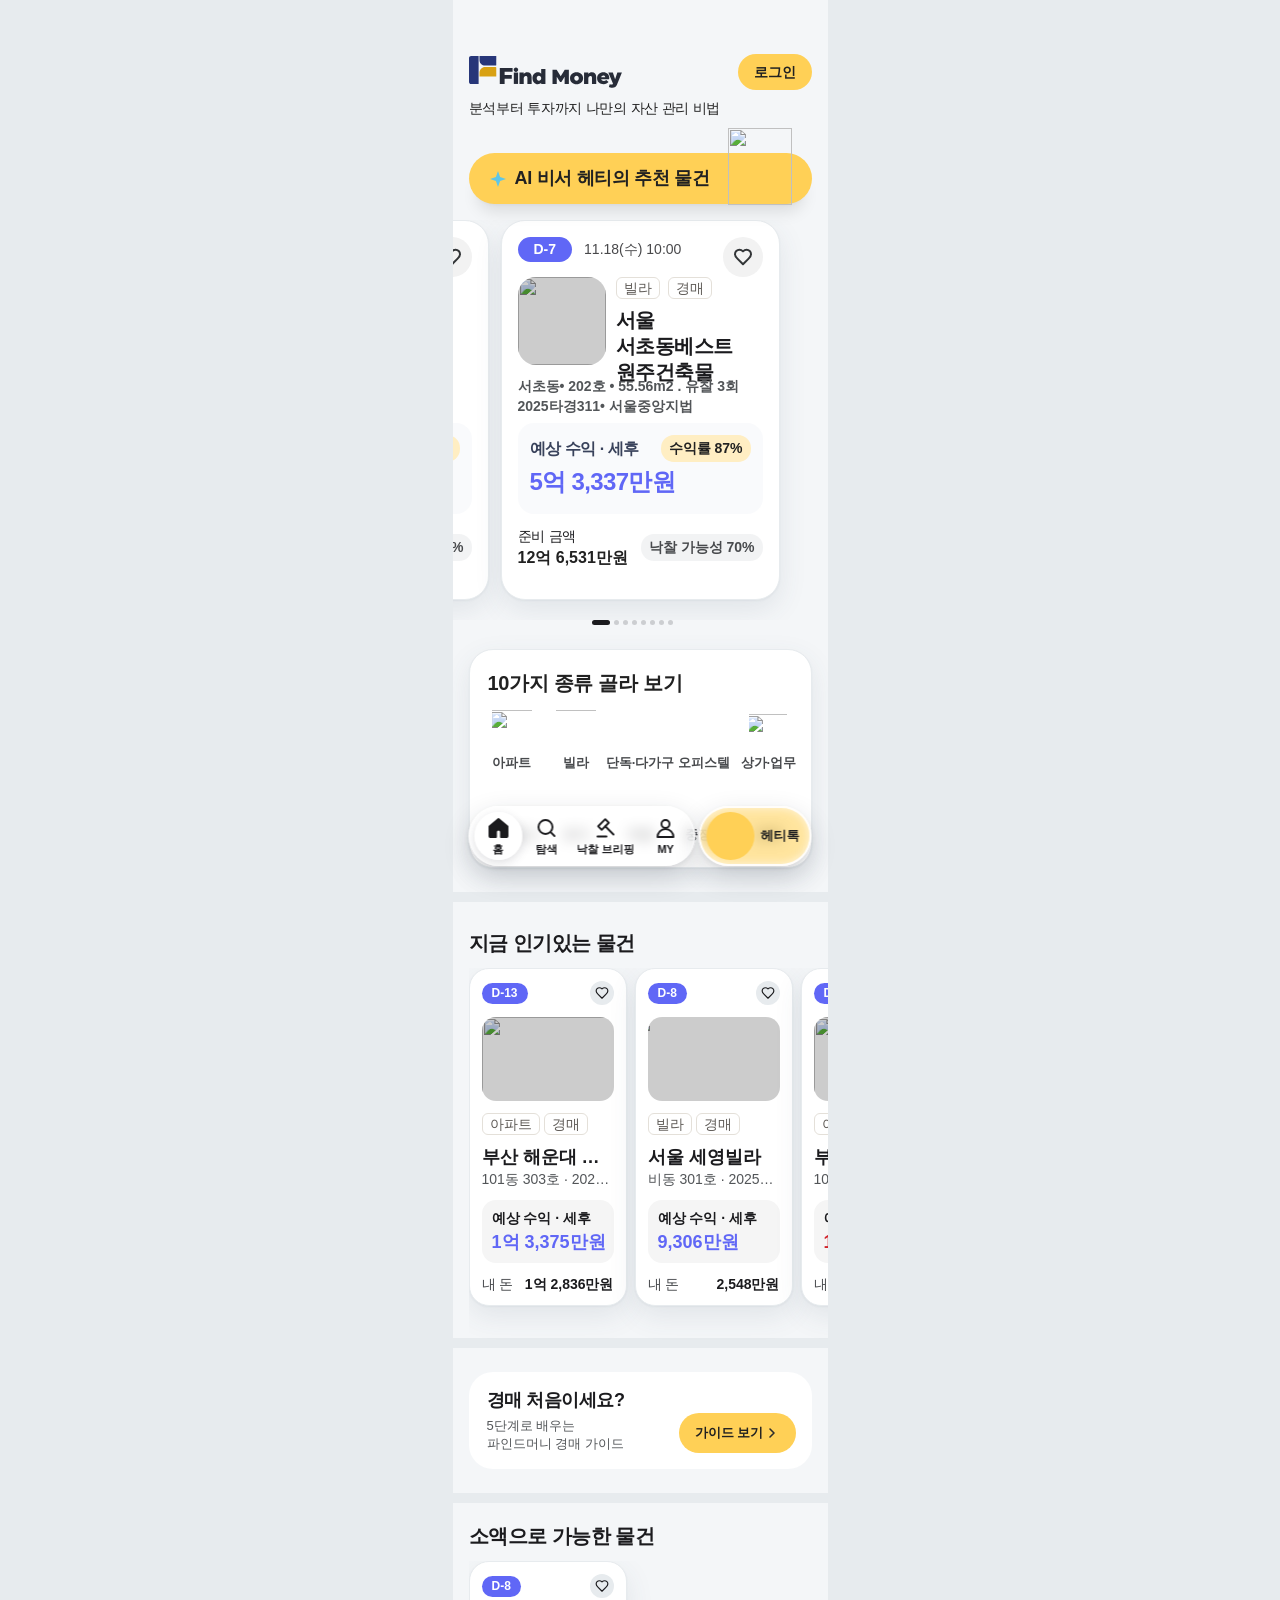
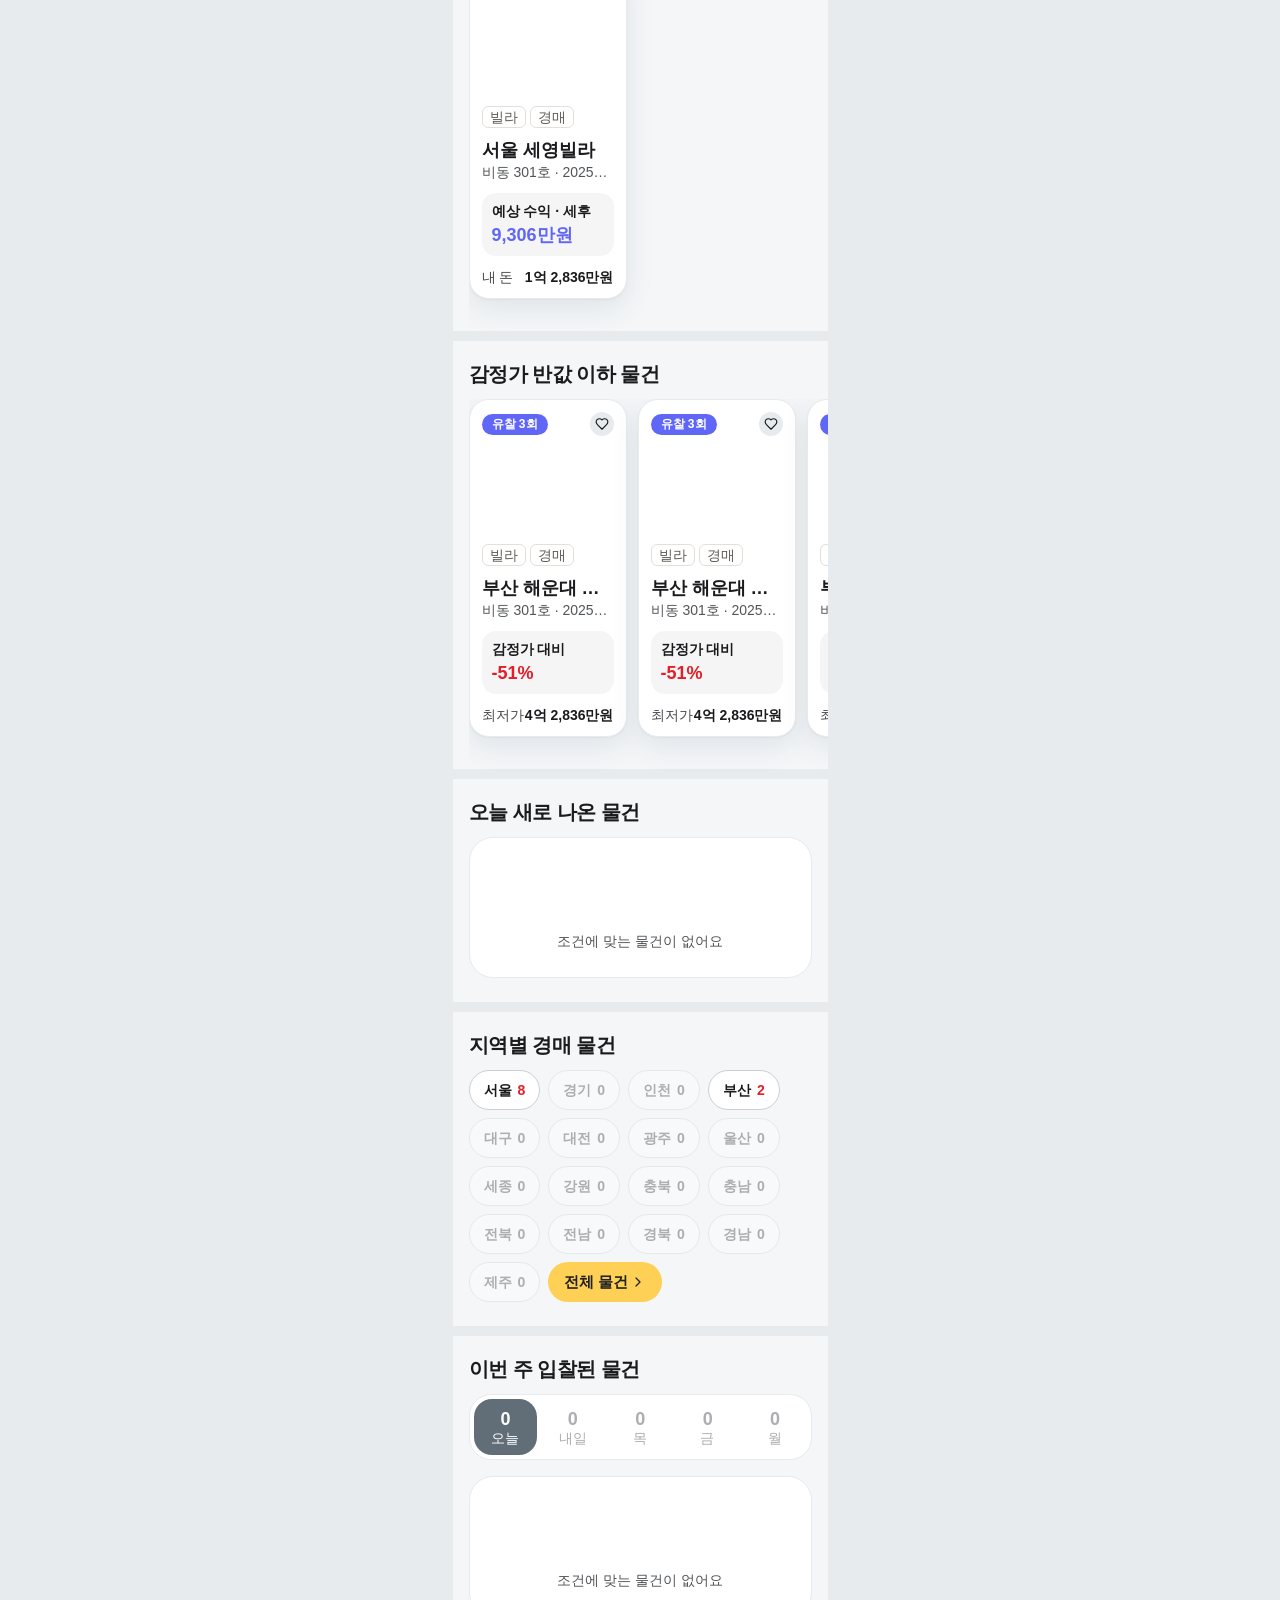
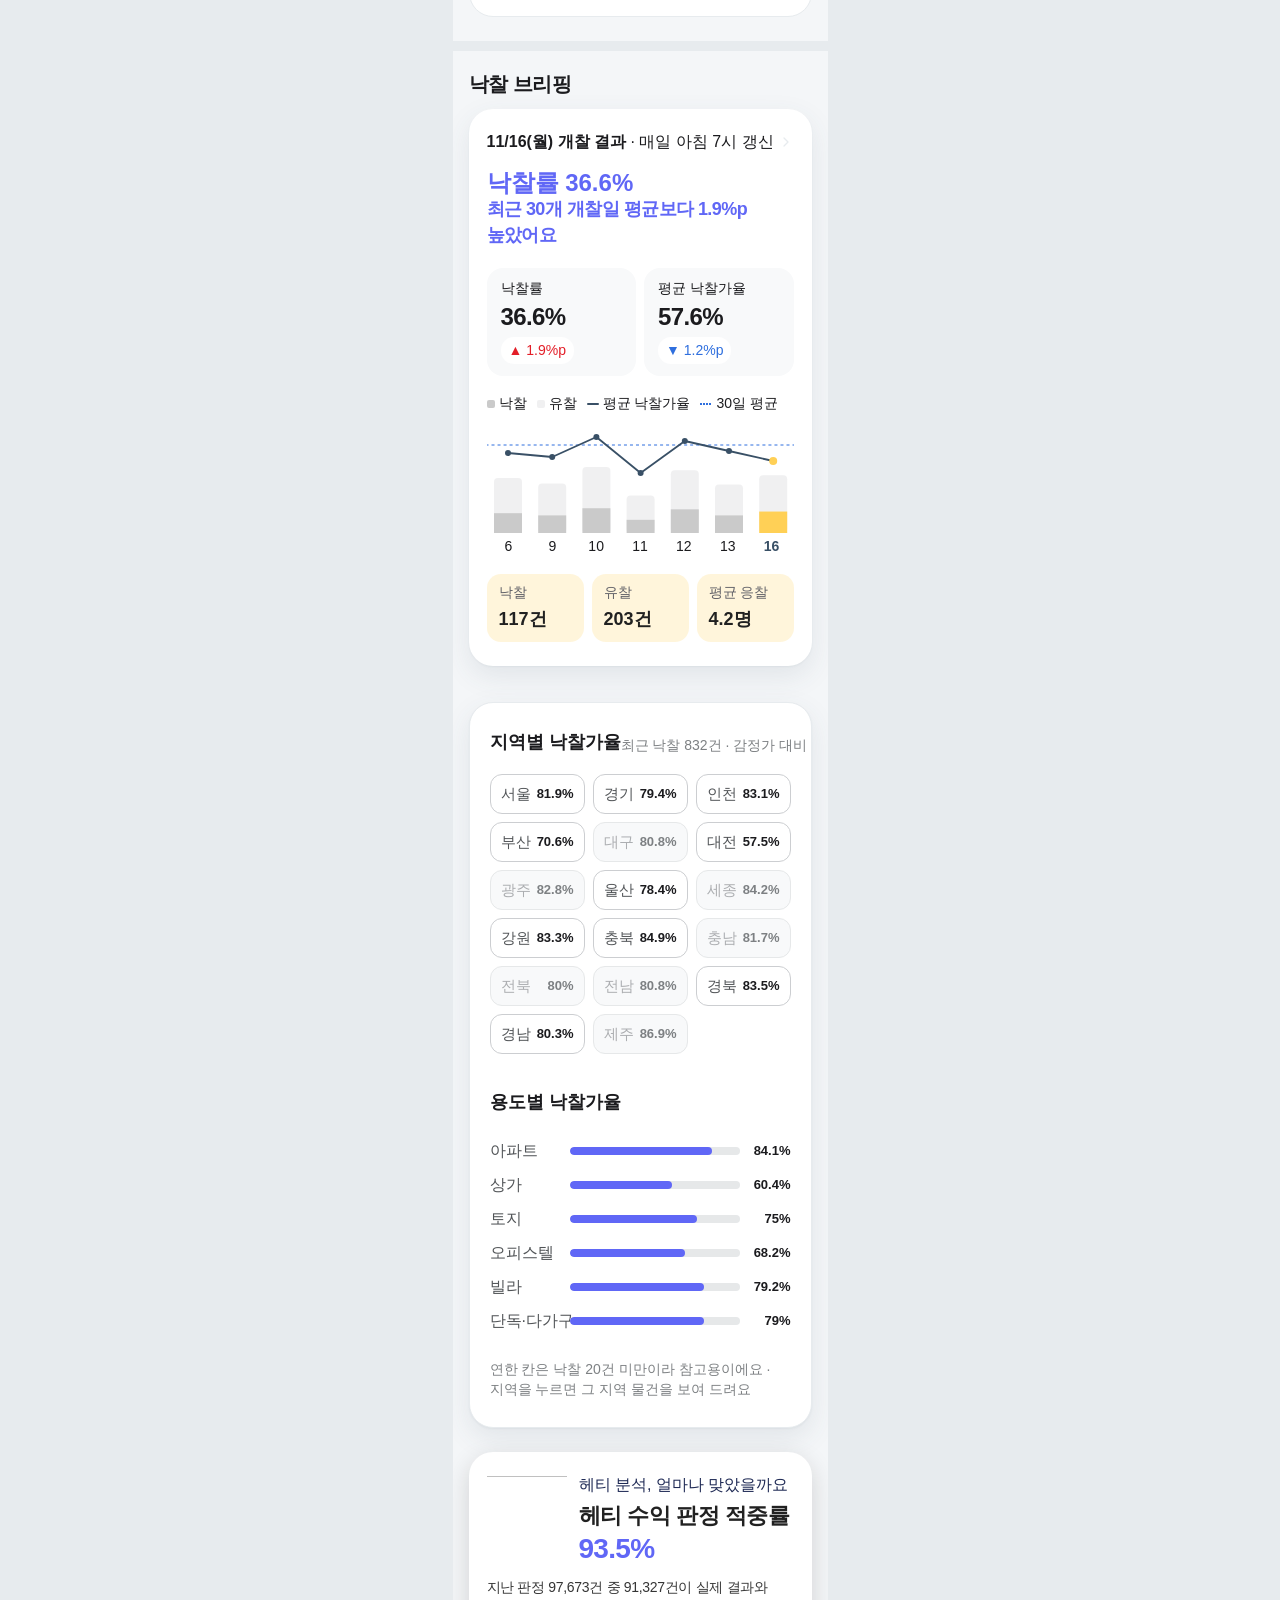
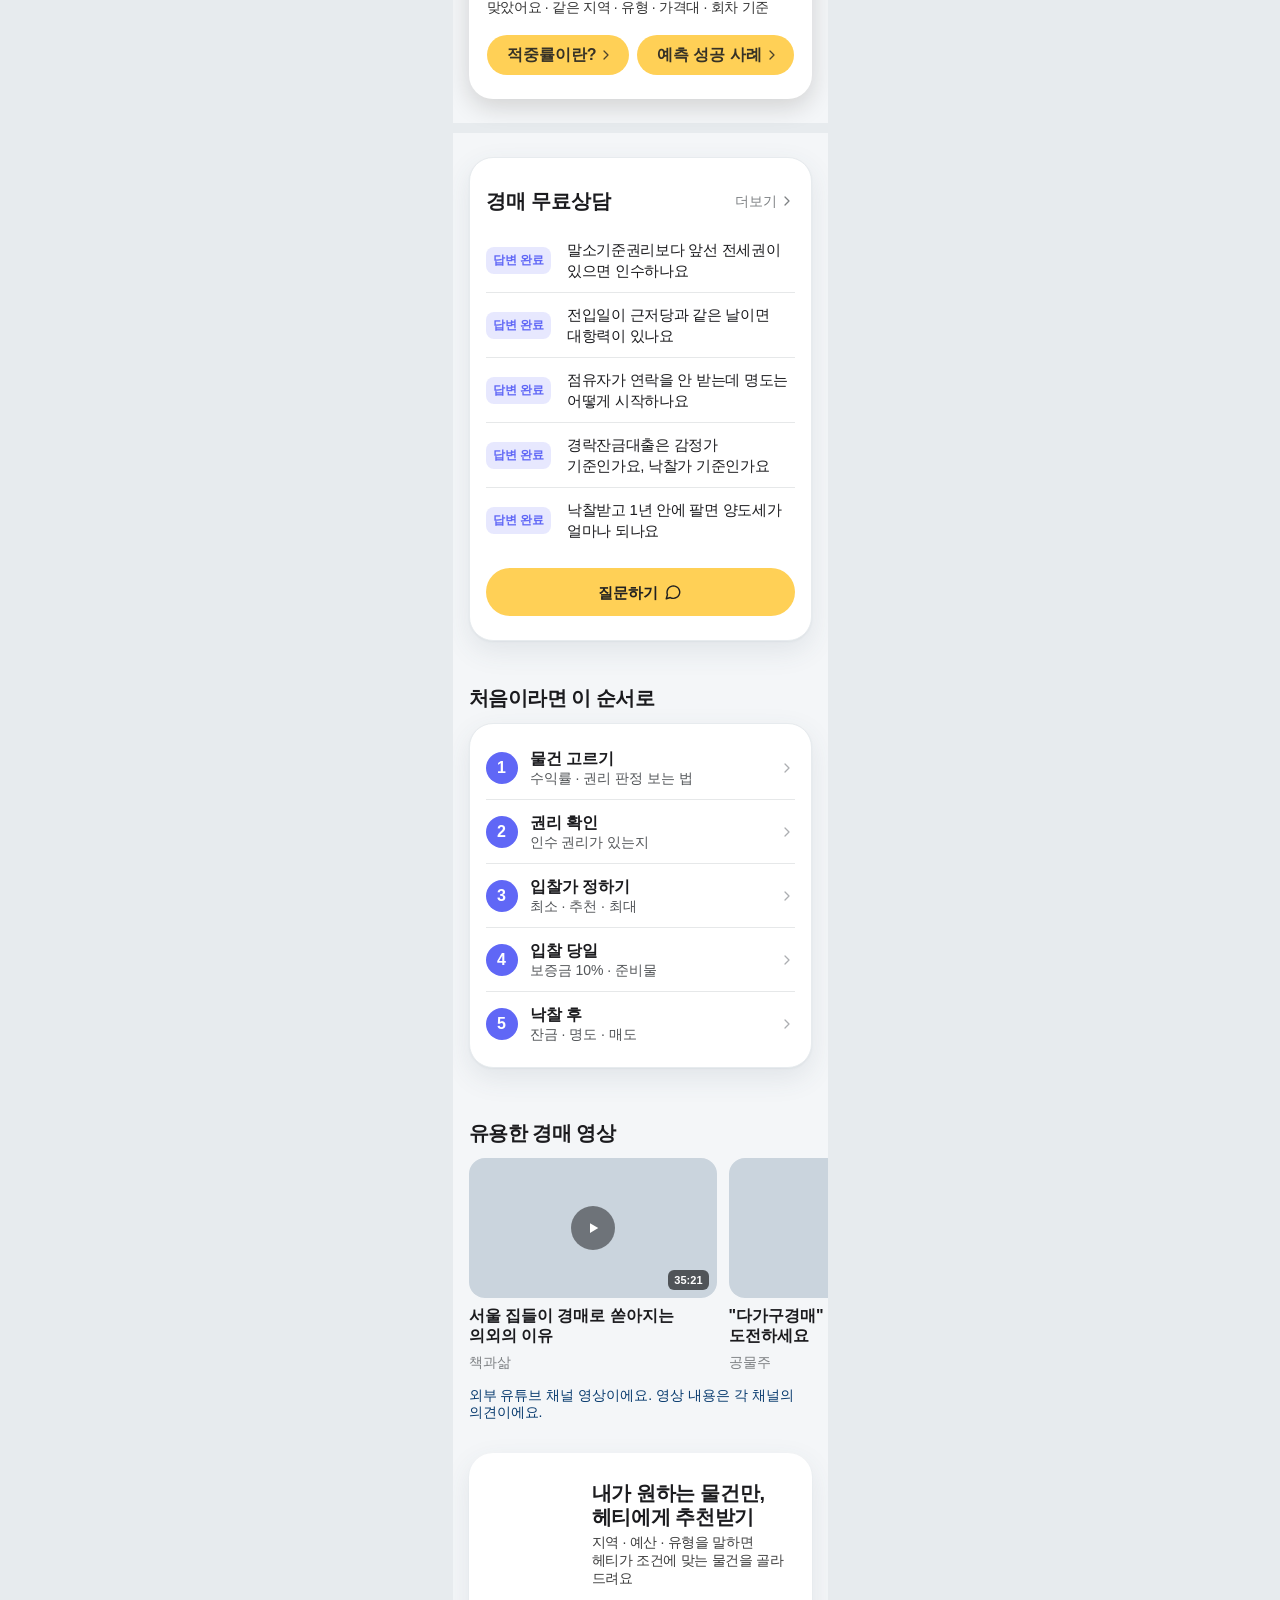
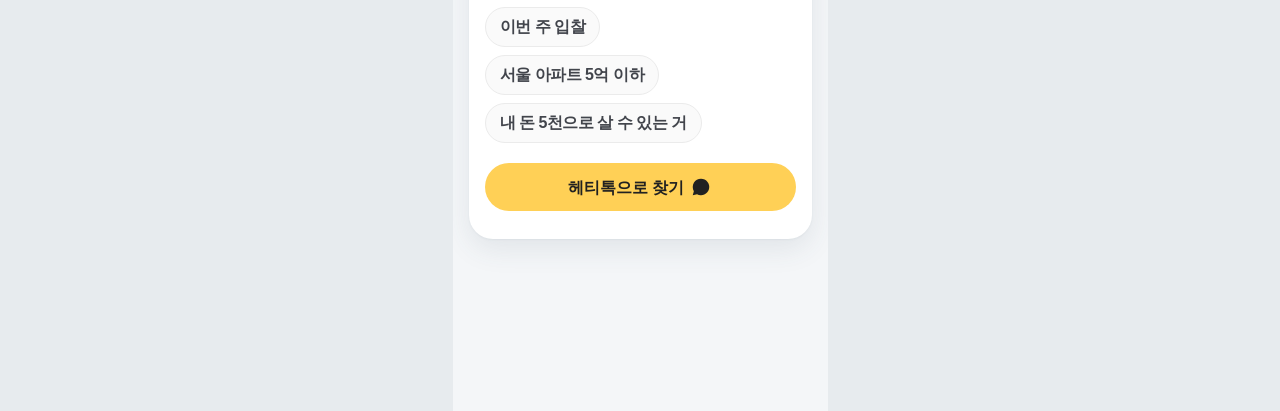
==== home-guest.html @ e196722e "Add files via upload" ====
<!DOCTYPE html>
<html lang="ko">
<head>
<meta charset="utf-8">
<meta name="viewport" content="width=device-width, initial-scale=1, viewport-fit=cover">
<title>파인드머니 홈 · 비회원</title>
<link rel="stylesheet" href="https://cdn.jsdelivr.net/gh/orioncactus/pretendard@v1.3.9/dist/web/static/pretendard.min.css">
<link rel="stylesheet" href="css/style.css">
</head>
<body>
<div class="screen">
<div class="statusbar" aria-hidden="true">
  <img class="time" src="assets/img/sb_time.svg" onerror="this.onerror=null;this.src='https://www.figma.com/api/mcp/asset/0d11c2f0-efb6-4f6e-abb4-c1421248ec36.svg'" alt="">
  <div class="sys"><img class="" src="assets/img/sb_signal.svg" onerror="this.onerror=null;this.src='https://www.figma.com/api/mcp/asset/6ff9f431-029e-41d0-9a97-29835c208d48.svg'" alt=""><img class="" src="assets/img/sb_wifi.svg" onerror="this.onerror=null;this.src='https://www.figma.com/api/mcp/asset/33d01caf-5350-43bb-9b9a-a939e5516e45.svg'" alt=""><img class="" src="assets/img/sb_battery.svg" onerror="this.onerror=null;this.src='https://www.figma.com/api/mcp/asset/b6c4540b-6af8-4047-8b20-dbec760b879d.svg'" alt=""></div>
</div>
<header class="header">
  <a href="home-member.html" aria-label="Find Money 홈"><img src="assets/icons/logo.svg" width="156" height="32" alt=""></a>
  <a class="btn-login" href="#">로그인</a>
</header>
<main>
<section class="hero">
  <p class="lead">분석부터 투자까지 나만의 자산 관리 비법</p>
  <h1 class="bar"><img src="assets/icons/sparkle.svg" width="18" height="18" alt=""><b>AI 비서 헤티의 추천 물건</b></h1>
  <img class="mascot" src="assets/img/hero_mascot.png" onerror="this.onerror=null;this.src='https://www.figma.com/api/mcp/asset/e0f004bd-a755-46ae-86e6-f3ad79d672a3'" alt="">
</section>
<section class="reco" aria-label="오늘의 헤티 추천">
  <div class="track hscroll" id="reco-track">
    <article class="rcard">
      <div class="top">
        <div class="r1">
          <div class="when"><span class="dday">D-7</span><span class="date">11.18(수) 10:00</span></div>
          <button class="like40" aria-label="관심 물건에 담기"><img src="assets/icons/heart18.svg" width="18" height="18" alt=""></button>
        </div>
        <div class="r2">
          <div class="photo shade"><img class="" src="assets/img/photo.png" onerror="this.onerror=null;this.src='https://www.figma.com/api/mcp/asset/31d4a4f4-bf0e-4ffa-a7a4-4bda59827899'" alt=""></div>
          <div class="info">
            <div class="chips"><span class="chip">빌라</span><span class="chip">경매</span></div>
            <h3>서울 서초동베스트 원주건축물</h3>
          </div>
        </div>
        <div class="meta"><span>서초동• 202호 • 55.56m2 . 유찰 3회</span><span>2025타경311• 서울중앙지법</span></div>
      </div>
      <div class="mid">
        <div class="profit">
          <div class="row"><span class="k">예상 수익 · 세후</span><span class="pill y">수익률 87%</span></div>
          <div class="v">5억 3,337만원</div>
        </div>
      </div>
      <div class="bot">
        <div class="l"><span>준비 금액</span><b>12억 6,531만원</b></div>
        <span class="pill g">낙찰 가능성 70%</span>
      </div>
    </article>
    <article class="rcard">
      <div class="top">
        <div class="r1">
          <div class="when"><span class="dday">D-7</span><span class="date">11.18(수) 10:00</span></div>
          <button class="like40" aria-label="관심 물건에 담기"><img src="assets/icons/heart18.svg" width="18" height="18" alt=""></button>
        </div>
        <div class="r2">
          <div class="photo shade"><img class="" src="assets/img/photo.png" onerror="this.onerror=null;this.src='https://www.figma.com/api/mcp/asset/31d4a4f4-bf0e-4ffa-a7a4-4bda59827899'" alt=""></div>
          <div class="info">
            <div class="chips"><span class="chip">빌라</span><span class="chip">경매</span></div>
            <h3>서울 서초동베스트 원주건축물</h3>
          </div>
        </div>
        <div class="meta"><span>서초동• 202호 • 55.56m2 . 유찰 3회</span><span>2025타경311• 서울중앙지법</span></div>
      </div>
      <div class="mid">
        <div class="profit">
          <div class="row"><span class="k">예상 수익 · 세후</span><span class="pill y">수익률 87%</span></div>
          <div class="v">5억 3,337만원</div>
        </div>
      </div>
      <div class="bot">
        <div class="l"><span>준비 금액</span><b>12억 6,531만원</b></div>
        <span class="pill g">낙찰 가능성 70%</span>
      </div>
    </article>
    <article class="rcard">
      <div class="top">
        <div class="r1">
          <div class="when"><span class="dday">D-7</span><span class="date">11.18(수) 10:00</span></div>
          <button class="like40" aria-label="관심 물건에 담기"><img src="assets/icons/heart18.svg" width="18" height="18" alt=""></button>
        </div>
        <div class="r2">
          <div class="photo shade"><img class="" src="assets/img/photo.png" onerror="this.onerror=null;this.src='https://www.figma.com/api/mcp/asset/31d4a4f4-bf0e-4ffa-a7a4-4bda59827899'" alt=""></div>
          <div class="info">
            <div class="chips"><span class="chip">빌라</span><span class="chip">경매</span></div>
            <h3>서울 서초동베스트 원주건축물</h3>
          </div>
        </div>
        <div class="meta"><span>서초동• 202호 • 55.56m2 . 유찰 3회</span><span>2025타경311• 서울중앙지법</span></div>
      </div>
      <div class="mid">
        <div class="profit">
          <div class="row"><span class="k">예상 수익 · 세후</span><span class="pill y">수익률 87%</span></div>
          <div class="v">5억 3,337만원</div>
        </div>
      </div>
      <div class="bot">
        <div class="l"><span>준비 금액</span><b>12억 6,531만원</b></div>
        <span class="pill g">낙찰 가능성 70%</span>
      </div>
    </article>
  </div>
  <div class="dots" aria-hidden="true"><i class="on"></i><i></i><i></i><i></i><i></i><i></i><i></i><i></i></div>
</section>
<section class="cats">
  <div class="card">
    <h2>10가지 종류 골라 보기</h2>
    <div class="grid">
      <div class="row"><a href="#"><span class="crop " style="width:40px;height:40px"><img src="assets/img/sprite1.png" onerror="this.onerror=null;this.src='https://www.figma.com/api/mcp/asset/55e0446d-de3e-462e-8531-1fe076515df2'" alt="" style="width:222.91%;height:445.82%;left:-7.74%;top:0%"></span>아파트</a><a href="#"><span class="crop " style="width:40px;height:40px"><img src="assets/img/sprite1.png" onerror="this.onerror=null;this.src='https://www.figma.com/api/mcp/asset/55e0446d-de3e-462e-8531-1fe076515df2'" alt="" style="width:220%;height:440%;left:-112.5%;top:0%"></span>빌라</a><a href="#"><span class="crop " style="width:43px;height:38px"><img src="assets/img/sprite1.png" onerror="this.onerror=null;this.src='https://www.figma.com/api/mcp/asset/55e0446d-de3e-462e-8531-1fe076515df2'" alt="" style="width:225.64%;height:517.65%;left:-7.69%;top:-226.47%"></span>단독·다가구</a><a href="#"><span class="crop " style="width:40px;height:40px"><img src="assets/img/sprite1.png" onerror="this.onerror=null;this.src='https://www.figma.com/api/mcp/asset/55e0446d-de3e-462e-8531-1fe076515df2'" alt="" style="width:220%;height:440%;left:-5%;top:-97.5%"></span>오피스텔</a><a href="#"><span class="crop " style="width:38px;height:36px"><img src="assets/img/sprite2.png" onerror="this.onerror=null;this.src='https://www.figma.com/api/mcp/asset/fa54ac1b-c238-4e78-b812-3b0daa248d4f'" alt="" style="width:125%;height:266.67%;left:-12.81%;top:0%"></span>상가·업무</a></div>
      <div class="row"><a href="#"><span class="crop " style="width:34px;height:37px"><img src="assets/img/sprite3.png" onerror="this.onerror=null;this.src='https://www.figma.com/api/mcp/asset/42a6e7dc-5bdf-4f8d-a729-4dc4693ccc95'" alt="" style="width:197.06%;height:362.16%;left:-97.06%;top:-85.14%"></span>공장·창고</a><a href="#"><span class="crop " style="width:39px;height:35px"><img src="assets/img/sprite1.png" onerror="this.onerror=null;this.src='https://www.figma.com/api/mcp/asset/55e0446d-de3e-462e-8531-1fe076515df2'" alt="" style="width:264%;height:598.43%;left:-17.86%;top:-376.72%"></span>토지</a><a href="#"><span class="crop " style="width:38px;height:33px"><img src="assets/img/sprite1.png" onerror="this.onerror=null;this.src='https://www.figma.com/api/mcp/asset/55e0446d-de3e-462e-8531-1fe076515df2'" alt="" style="width:231.58%;height:533.33%;left:-121.05%;top:-330.3%"></span>차량</a><a href="#"><span class="crop " style="width:41px;height:32px"><img src="assets/img/sprite2.png" onerror="this.onerror=null;this.src='https://www.figma.com/api/mcp/asset/fa54ac1b-c238-4e78-b812-3b0daa248d4f'" alt="" style="width:121.21%;height:307.69%;left:-10%;top:-203.85%"></span>중장비</a><a href="#"><span class="crop " style="width:33px;height:33px"><img src="assets/img/sprite3.png" onerror="this.onerror=null;this.src='https://www.figma.com/api/mcp/asset/42a6e7dc-5bdf-4f8d-a729-4dc4693ccc95'" alt="" style="width:216.13%;height:432.26%;left:-112.9%;top:-246.77%"></span>전체</a></div>
    </div>
  </div>
</section>
<div class="gap"></div>
<section class="sec items pop">
  <h2 class="sec-title">지금 인기있는 물건</h2>
  <div class="track hscroll">
    <article class="icard">
      <div class="r1"><span class="dday">D-13</span><button class="like24" aria-label="관심 물건에 담기"><img src="assets/icons/heart14.svg" width="14" height="14" alt=""></button></div>
      <div class="photo shade" style="background-image:url(assets/img/photo.png),url(https://www.figma.com/api/mcp/asset/31d4a4f4-bf0e-4ffa-a7a4-4bda59827899)"><span class="crop " style="width:140px;height:84px"><img src="assets/img/photo_a.png" onerror="this.onerror=null;this.src='https://www.figma.com/api/mcp/asset/223503e0-9a57-4e1c-808c-dd7c19e1360e'" alt="" style="width:100%;height:132.7%;left:0%;top:-0.3%"></span></div>
      <div class="chips"><span class="chip">아파트</span><span class="chip">경매</span></div>
      <div class="name"><b>부산 해운대 에스케이뷰</b><span>101동 303호 · 2025타경5716</span></div>
      <div class="box"><span>예상 수익 · 세후</span><b class="">1억 3,375만원</b></div>
      <div class="r5"><span>내 돈</span><b>1억 2,836만원</b></div>
    </article>
    <article class="icard">
      <div class="r1"><span class="dday">D-8</span><button class="like24" aria-label="관심 물건에 담기"><img src="assets/icons/heart14.svg" width="14" height="14" alt=""></button></div>
      <div class="photo shade" style="background-image:url(assets/img/photo.png),url(https://www.figma.com/api/mcp/asset/31d4a4f4-bf0e-4ffa-a7a4-4bda59827899)"><span class="crop " style="width:141px;height:84px"><img src="assets/img/photo_b.png" onerror="this.onerror=null;this.src='https://www.figma.com/api/mcp/asset/ead9a19f-7760-4058-ac72-2781a08cb11c'" alt="" style="width:111.3%;height:184.9%;left:-11.3%;top:-4.9%"></span></div>
      <div class="chips"><span class="chip">빌라</span><span class="chip">경매</span></div>
      <div class="name"><b>서울 세영빌라</b><span>비동 301호 · 2025타경104104</span></div>
      <div class="box"><span>예상 수익 · 세후</span><b class="">9,306만원</b></div>
      <div class="r5"><span>내 돈</span><b>2,548만원</b></div>
    </article>
    <article class="icard">
      <div class="r1"><span class="dday">D-13</span><button class="like24" aria-label="관심 물건에 담기"><img src="assets/icons/heart14.svg" width="14" height="14" alt=""></button></div>
      <div class="photo shade" style="background-image:url(assets/img/photo.png),url(https://www.figma.com/api/mcp/asset/31d4a4f4-bf0e-4ffa-a7a4-4bda59827899)"><span class="crop " style="width:140px;height:84px"><img src="assets/img/photo_a.png" onerror="this.onerror=null;this.src='https://www.figma.com/api/mcp/asset/223503e0-9a57-4e1c-808c-dd7c19e1360e'" alt="" style="width:100%;height:132.7%;left:0%;top:-0.3%"></span></div>
      <div class="chips"><span class="chip">아파트</span><span class="chip">경매</span></div>
      <div class="name"><b>부산 해운대 에스케이뷰</b><span>101동 303호 · 2025타경5716</span></div>
      <div class="box"><span>예상 수익 · 세후</span><b class="red2">1억 3,375만원</b></div>
      <div class="r5"><span>내 돈</span><b>1억 2,836만원</b></div>
    </article>
  </div>
</section>
<div class="gap"></div>
<section class="ad">
  <div class="banner">
    <div class="txt"><h2>경매 처음이세요?</h2><p>5단계로 배우는 파인드머니 경매 가이드</p></div>
    <a class="btn-y" href="#">가이드 보기<img src="assets/icons/chevron.svg" width="16" height="16" alt=""></a>
  </div>
</section>
<div class="gap"></div>
<section class="sec items">
  <h2 class="sec-title">소액으로 가능한 물건</h2>
  <div class="track hscroll">
    <article class="icard">
      <div class="r1"><span class="dday">D-8</span><button class="like24" aria-label="관심 물건에 담기"><img src="assets/icons/heart14.svg" width="14" height="14" alt=""></button></div>
      <div class="photo" style="background-image:url(assets/img/photo.png),url(https://www.figma.com/api/mcp/asset/31d4a4f4-bf0e-4ffa-a7a4-4bda59827899)"></div>
      <div class="chips"><span class="chip">빌라</span><span class="chip">경매</span></div>
      <div class="name"><b>서울 세영빌라</b><span>비동 301호 · 2025타경104104</span></div>
      <div class="box"><span>예상 수익 · 세후</span><b class="">9,306만원</b></div>
      <div class="r5"><span>내 돈</span><b>1억 2,836만원</b></div>
    </article>
  </div>
</section>
<div class="gap"></div>
<section class="sec items">
  <h2 class="sec-title">감정가 반값 이하 물건</h2>
  <div class="track hscroll">
    <article class="icard">
      <div class="r1"><span class="dday">유찰 3회</span><button class="like24" aria-label="관심 물건에 담기"><img src="assets/icons/heart14.svg" width="14" height="14" alt=""></button></div>
      <div class="photo" style="background-image:url(assets/img/photo.png),url(https://www.figma.com/api/mcp/asset/31d4a4f4-bf0e-4ffa-a7a4-4bda59827899)"></div>
      <div class="chips"><span class="chip">빌라</span><span class="chip">경매</span></div>
      <div class="name"><b>부산 해운대 에스케이뷰</b><span>비동 301호 · 2025타경104104</span></div>
      <div class="box"><span>감정가 대비</span><b class="red">-51%</b></div>
      <div class="r5"><span>최저가</span><b>4억 2,836만원</b></div>
    </article>
    <article class="icard">
      <div class="r1"><span class="dday">유찰 3회</span><button class="like24" aria-label="관심 물건에 담기"><img src="assets/icons/heart14.svg" width="14" height="14" alt=""></button></div>
      <div class="photo" style="background-image:url(assets/img/photo.png),url(https://www.figma.com/api/mcp/asset/31d4a4f4-bf0e-4ffa-a7a4-4bda59827899)"></div>
      <div class="chips"><span class="chip">빌라</span><span class="chip">경매</span></div>
      <div class="name"><b>부산 해운대 에스케이뷰</b><span>비동 301호 · 2025타경104104</span></div>
      <div class="box"><span>감정가 대비</span><b class="red">-51%</b></div>
      <div class="r5"><span>최저가</span><b>4억 2,836만원</b></div>
    </article>
    <article class="icard">
      <div class="r1"><span class="dday">유찰 3회</span><button class="like24" aria-label="관심 물건에 담기"><img src="assets/icons/heart14.svg" width="14" height="14" alt=""></button></div>
      <div class="photo" style="background-image:url(assets/img/photo.png),url(https://www.figma.com/api/mcp/asset/31d4a4f4-bf0e-4ffa-a7a4-4bda59827899)"></div>
      <div class="chips"><span class="chip">빌라</span><span class="chip">경매</span></div>
      <div class="name"><b>부산 해운대 에스케이뷰</b><span>비동 301호 · 2025타경104104</span></div>
      <div class="box"><span>감정가 대비</span><b class="red2">-51%</b></div>
      <div class="r5"><span>최저가</span><b>4억 2,836만원</b></div>
    </article>
  </div>
</section>
<div class="gap"></div>
<section class="sec">
  <h2 class="sec-title">오늘 새로 나온 물건</h2>
  <div class="empty"><span class="crop " style="width:48px;height:59px"><img src="assets/img/hetty.png" onerror="this.onerror=null;this.src='https://www.figma.com/api/mcp/asset/5f5e34b9-8c8b-4209-89ec-3ffb1d4d4b68'" alt="" style="width:302.7%;height:211.9%;left:-137%;top:-111.9%"></span><p>조건에 맞는 물건이 없어요</p></div>
</section>
<div class="gap"></div>
<section class="sec">
  <h2 class="sec-title">지역별 경매 물건</h2>
  <div class="regions"><a class="region on" href="#"><span>서울</span><b>8</b></a><a class="region" href="#"><span>경기</span><b>0</b></a><a class="region" href="#"><span>인천</span><b>0</b></a><a class="region on" href="#"><span>부산</span><b>2</b></a><a class="region" href="#"><span>대구</span><b>0</b></a><a class="region" href="#"><span>대전</span><b>0</b></a><a class="region" href="#"><span>광주</span><b>0</b></a><a class="region" href="#"><span>울산</span><b>0</b></a><a class="region" href="#"><span>세종</span><b>0</b></a><a class="region" href="#"><span>강원</span><b>0</b></a><a class="region" href="#"><span>충북</span><b>0</b></a><a class="region" href="#"><span>충남</span><b>0</b></a><a class="region" href="#"><span>전북</span><b>0</b></a><a class="region" href="#"><span>전남</span><b>0</b></a><a class="region" href="#"><span>경북</span><b>0</b></a><a class="region" href="#"><span>경남</span><b>0</b></a><a class="region" href="#"><span>제주</span><b>0</b></a><a class="btn-y" href="#">전체 물건<img src="assets/icons/right_dark.svg" width="16" height="16" alt=""></a></div>
</section>
<div class="gap"></div>
<section class="sec">
  <h2 class="sec-title">이번 주 입찰된 물건</h2>
  <div class="days"><button class=on aria-pressed=true><b>0</b><span>오늘</span></button><button><b>0</b><span>내일</span></button><button><b>0</b><span>목</span></button><button><b>0</b><span>금</span></button><button><b>0</b><span>월</span></button></div>
  <div class="empty"><span class="crop " style="width:48px;height:59px"><img src="assets/img/hetty.png" onerror="this.onerror=null;this.src='https://www.figma.com/api/mcp/asset/5f5e34b9-8c8b-4209-89ec-3ffb1d4d4b68'" alt="" style="width:302.7%;height:211.9%;left:-137%;top:-111.9%"></span><p>조건에 맞는 물건이 없어요</p></div>
</section>
<div class="gap"></div>
<section class="sec brief">
  <h2 class="sec-title">낙찰 브리핑</h2>
  <div class="card">
    <div class="hd"><p><b>11/16(월) 개찰 결과</b><span> · 매일 아침 7시 갱신</span></p><img src="assets/icons/right_brief.svg" width="16" height="16" alt=""></div>
    <p class="lead"><b>낙찰률 36.6%</b>최근 30개 개찰일 평균보다 1.9%p 높았어요</p>
    <div class="stats2">
      <div><span>낙찰률</span><b>36.6%</b><span class="pill up">▲ 1.9%p</span></div>
      <div><span>평균 낙찰가율</span><b>57.6%</b><span class="pill down">▼ 1.2%p</span></div>
    </div>
    <div class="chartwrap">
      <div class="legend"><span><i></i>낙찰</span><span><i class="f"></i>유찰</span><span><i class="l"></i>평균 낙찰가율</span><span><i class="d"></i>30일 평균</span></div>
      <svg class="chart" viewBox="0 0 307 120" fill="none" xmlns="http://www.w3.org/2000/svg" role="img" aria-label="최근 7개 개찰일 낙찰·유찰 건수와 평균 낙찰가율"><path d="M0 30H307" stroke="#2F6FDE" stroke-dasharray="3.01 3.01" stroke-dashoffset="1.505"/><rect x="7" y="63" width="28" height="55" rx="4" fill="#CCCED1" fill-opacity="0.3"/><rect x="7" y="98.2" width="28" height="19.8" fill="#CACACA"/><rect x="51.2" y="68.5" width="28" height="49.5" rx="4" fill="#CCCED1" fill-opacity="0.3"/><rect x="51.2" y="100.4" width="28" height="17.6" fill="#CACACA"/><rect x="95.4" y="52" width="28" height="66" rx="4" fill="#CCCED1" fill-opacity="0.3"/><rect x="95.4" y="93.25" width="28" height="24.75" fill="#CACACA"/><rect x="139.6" y="80.6" width="28" height="37.4" rx="4" fill="#CCCED1" fill-opacity="0.3"/><rect x="139.6" y="104.8" width="28" height="13.2" fill="#CACACA"/><rect x="183.8" y="55.3" width="28" height="62.7" rx="4" fill="#CCCED1" fill-opacity="0.3"/><rect x="183.8" y="94.35" width="28" height="23.65" fill="#CACACA"/><rect x="228" y="69.6" width="28" height="48.4" rx="4" fill="#CCCED1" fill-opacity="0.3"/><rect x="228" y="100.4" width="28" height="17.6" fill="#CACACA"/><rect x="272.2" y="60.25" width="28" height="57.75" rx="4" fill="#CCCED1" fill-opacity="0.3"/><rect x="272.2" y="96.55" width="28" height="21.45" fill="#FFD056"/><path d="M21 38L65.2 42L109.4 22L153.6 58L197.8 26L242 36L286.2 46" stroke="#395066" stroke-width="1.8" stroke-linejoin="round"/><circle cx="21" cy="38" r="3" fill="#395066"/><circle cx="65.2" cy="42" r="3" fill="#395066"/><circle cx="109.4" cy="22" r="3" fill="#395066"/><circle cx="153.6" cy="58" r="3" fill="#395066"/><circle cx="197.8" cy="26" r="3" fill="#395066"/><circle cx="242" cy="36" r="3" fill="#395066"/><circle cx="286.2" cy="46" r="4" fill="#FFD056"/></svg>
      <div class="xaxis"><span>6</span><span>9</span><span>10</span><span>11</span><span>12</span><span>13</span><span class=on>16</span></div>
    </div>
    <div class="stats3">
      <div><span>낙찰</span><b>117건</b></div><div><span>유찰</span><b>203건</b></div><div><span>평균 응찰</span><b>4.2명</b></div>
    </div>
  </div>
</section>
<section class="rates">
  <div class="card">
    <div class="hd"><h2>지역별 낙찰가율</h2><span>최근 낙찰 832건 · 감정가 대비</span></div>
    <div class="rgrid"><a class="rate" href="#"><span>서울</span><b>81.9%</b></a><a class="rate" href="#"><span>경기</span><b>79.4%</b></a><a class="rate" href="#"><span>인천</span><b>83.1%</b></a><a class="rate" href="#"><span>부산</span><b>70.6%</b></a><a class="rate dim" href="#"><span>대구</span><b>80.8%</b></a><a class="rate" href="#"><span>대전</span><b>57.5%</b></a><a class="rate dim" href="#"><span>광주</span><b>82.8%</b></a><a class="rate" href="#"><span>울산</span><b>78.4%</b></a><a class="rate dim" href="#"><span>세종</span><b>84.2%</b></a><a class="rate" href="#"><span>강원</span><b>83.3%</b></a><a class="rate" href="#"><span>충북</span><b>84.9%</b></a><a class="rate dim" href="#"><span>충남</span><b>81.7%</b></a><a class="rate dim" href="#"><span>전북</span><b>80%</b></a><a class="rate dim" href="#"><span>전남</span><b>80.8%</b></a><a class="rate" href="#"><span>경북</span><b>83.5%</b></a><a class="rate" href="#"><span>경남</span><b>80.3%</b></a><a class="rate dim" href="#"><span>제주</span><b>86.9%</b></a></div>
    <h3>용도별 낙찰가율</h3>
    <div class="bars"><div><span>아파트</span><i style="--v:84.1%"></i><b>84.1%</b></div><div><span>상가</span><i style="--v:60.4%"></i><b>60.4%</b></div><div><span>토지</span><i style="--v:75%"></i><b>75%</b></div><div><span>오피스텔</span><i style="--v:68.2%"></i><b>68.2%</b></div><div><span>빌라</span><i style="--v:79.2%"></i><b>79.2%</b></div><div><span>단독·다가구</span><i style="--v:79%"></i><b>79%</b></div></div>
    <p class="note">연한 칸은 낙찰 20건 미만이라 참고용이에요 · 지역을 누르면 그 지역 물건을 보여 드려요</p>
  </div>
</section>
<section class="sec hit">
  <div class="card">
    <div class="top">
      <span class="crop " style="width:80px;height:89px"><img src="assets/img/hetty_hit.png" onerror="this.onerror=null;this.src='https://www.figma.com/api/mcp/asset/8b3f2a92-c6d8-4e31-8555-2f94421b88a9'" alt="" style="width:259.9%;height:200.4%;left:-78.9%;top:0%"></span>
      <div><p>헤티 분석, 얼마나 맞았을까요</p><div><h2>헤티 수익 판정 적중률</h2><b>93.5%</b></div></div>
    </div>
    <p class="desc">지난 판정 97,673건 중 91,327건이 실제 결과와 맞았어요 · 같은 지역 · 유형 · 가격대 · 회차 기준</p>
    <div class="btns">
      <a class="btn-y" href="#"><span>적중률이란?</span><img src="assets/icons/right_hit.svg" width="16" height="16" alt=""></a>
      <a class="btn-y" href="#"><span>예측 성공 사례</span><img src="assets/icons/right_hit.svg" width="16" height="16" alt=""></a>
    </div>
  </div>
</section>
<div class="gap"></div>
<section class="sec consult">
  <div class="card">
    <div class="hd"><h2>경매 무료상담</h2><a class="more" href="#">더보기<img src="assets/icons/right_more.svg" width="16" height="16" alt=""></a></div>
    <ul class="qa"><li><a href="#"><em>답변 완료</em><span>말소기준권리보다 앞선 전세권이 있으면 인수하나요</span></a></li><li><a href="#"><em>답변 완료</em><span>전입일이 근저당과 같은 날이면 대항력이 있나요</span></a></li><li><a href="#"><em>답변 완료</em><span>점유자가 연락을 안 받는데 명도는 어떻게 시작하나요</span></a></li><li><a href="#"><em>답변 완료</em><span>경락잔금대출은 감정가 기준인가요, 낙찰가 기준인가요</span></a></li><li><a href="#"><em>답변 완료</em><span>낙찰받고 1년 안에 팔면 양도세가 얼마나 되나요</span></a></li></ul>
    <a class="btn-y cta" href="#">질문하기<img src="assets/icons/chat.svg" width="18" height="18" alt=""></a>
  </div>
</section>
<section class="sec steps">
  <h2 class="sec-title">처음이라면 이 순서로</h2>
  <div class="card"><ol><li><a href="#"><i>1</i><div><b>물건 고르기</b><span>수익률 · 권리 판정 보는 법</span></div><img src="assets/icons/right_step.svg" width="16" height="16" alt=""></a></li><li><a href="#"><i>2</i><div><b>권리 확인</b><span>인수 권리가 있는지</span></div><img src="assets/icons/right_step.svg" width="16" height="16" alt=""></a></li><li><a href="#"><i>3</i><div><b>입찰가 정하기</b><span>최소 · 추천 · 최대</span></div><img src="assets/icons/right_step.svg" width="16" height="16" alt=""></a></li><li><a href="#"><i>4</i><div><b>입찰 당일</b><span>보증금 10% · 준비물</span></div><img src="assets/icons/right_step.svg" width="16" height="16" alt=""></a></li><li><a href="#"><i>5</i><div><b>낙찰 후</b><span>잔금 · 명도 · 매도</span></div><img src="assets/icons/right_step.svg" width="16" height="16" alt=""></a></li></ol></div>
</section>
<section class="sec videos">
  <h2 class="sec-title">유용한 경매 영상</h2>
  <div class="track hscroll">
    <a class="video" href="#"><div class="thumb"><span class="playbtn"><img src="assets/icons/play.svg" width="18" height="18" alt=""></span><time>35:21</time></div><b>서울 집들이 경매로 쏟아지는 의외의 이유</b><span>책과삶</span></a>
    <a class="video" href="#"><div class="thumb"><span class="playbtn"><img src="assets/icons/play.svg" width="18" height="18" alt=""></span></div><b>&quot;다가구경매&quot; 역대급 물주 도전하세요</b><span>공물주</span></a>
  </div>
  <p class="note">외부 유튜브 채널 영상이에요. 영상 내용은 각 채널의 의견이에요.</p>
</section>
<section class="ask">
  <div class="card">
    <div class="top">
      <span class="crop " style="width:80px;height:88px"><img src="assets/img/hetty.png" onerror="this.onerror=null;this.src='https://www.figma.com/api/mcp/asset/5f5e34b9-8c8b-4209-89ec-3ffb1d4d4b68'" alt="" style="width:259.3%;height:200.8%;left:-157.2%;top:-5%"></span>
      <div><h2>내가 원하는 물건만, <br>헤티에게 추천받기</h2><p>지역 · 예산 · 유형을 말하면 헤티가 조건에 맞는 물건을 골라 드려요</p></div>
    </div>
    <div class="body">
      <div class="sugg"><button>이번 주 입찰</button><button>서울 아파트 5억 이하</button><button>내 돈 5천으로 살 수 있는 거</button></div>
      <a class="btn-y cta" href="#">헤티톡으로 찾기<img src="assets/icons/chatbubble.svg" width="22" height="22" alt=""></a>
    </div>
  </div>
</section>
</main>
</div>
<nav class="floating" aria-label="하단 메뉴">
  <div class="glass tabbar">
    <a class="on" href="#" aria-current="page"><img src="assets/icons/tab_home.svg" width="24" height="24" alt="">홈</a>
    <a href="#"><img src="assets/icons/tab_search.svg" width="24" height="24" alt="">탐색</a>
    <a class="wide" href="#"><img src="assets/icons/tab_gavel.svg" width="24" height="24" alt="">낙찰 브리핑</a>
    <a href="#"><img src="assets/icons/tab_user.svg" width="24" height="24" alt="">MY</a>
  </div>
  <a class="glass talk" href="#"><span class="av"><span class="crop " style="width:53px;height:58px"><img src="assets/img/hetty.png" onerror="this.onerror=null;this.src='https://www.figma.com/api/mcp/asset/5f5e34b9-8c8b-4209-89ec-3ffb1d4d4b68'" alt="" style="width:254%;height:198.3%;left:-154%;top:-4.3%"></span></span>헤티톡</a>
</nav>
<script>
// 추천 캐러셀: 시안처럼 가운데 카드가 중앙에 오도록 시작
(function(){var t=document.getElementById('reco-track');if(t&&t.children[1]){t.scrollLeft=t.children[1].offsetLeft-(t.clientWidth-t.children[1].offsetWidth)/2;}})();
</script>
</body>
</html>
---- css/style.css ----
:root{--sw:100vw;--brand:#6067f6;--yellow:#ffd056;--ink:#1b1b1e;--ink2:#212121;--line:#e7ebee;
  --card-shadow:0 10px 28px rgba(56,79,102,.1),0 1px 2px rgba(56,79,102,.06)}
@media (min-width:481px){:root{--sw:375px}}
*{box-sizing:border-box;margin:0;padding:0}
html{-webkit-text-size-adjust:100%}
body{background:#e7ebee;color:var(--ink);font-family:"Pretendard",-apple-system,BlinkMacSystemFont,"Apple SD Gothic Neo","Noto Sans KR",sans-serif;-webkit-font-smoothing:antialiased;word-break:keep-all}
a{color:inherit;text-decoration:none}
button{font:inherit;color:inherit;background:none;border:0;cursor:pointer}
img,svg{display:block;flex:none}
h1,h2,h3,p{font-weight:inherit;font-size:inherit}
.screen{width:var(--sw);max-width:100%;margin:0 auto;background:#f4f6f8;overflow:hidden;padding-bottom:140px}
.crop{position:relative;display:block;overflow:hidden;flex:none}
.crop img{position:absolute;max-width:none}
.nowrap{white-space:nowrap}
.hscroll{display:flex;overflow-x:auto;scrollbar-width:none;-webkit-overflow-scrolling:touch}
.hscroll::-webkit-scrollbar{display:none}

/* status bar + header */
.statusbar{position:relative;height:44px}
.statusbar .time{position:absolute;left:40.62px;top:16px;width:29.359px;height:11.096px}
.statusbar .sys{position:absolute;right:25px;top:15px;height:15px;display:flex;align-items:center;gap:8px}
.header{height:56px;padding:0 16px;display:flex;align-items:center;justify-content:space-between}
.btn-login{height:36px;padding:0 16px;border-radius:22px;background:var(--yellow);font-weight:600;font-size:14px;line-height:20px;color:var(--ink2);display:flex;align-items:center}
.hdr-icons{display:flex;align-items:center;gap:2px;padding-right:10px}
.hdr-btn{position:relative;width:40px;height:40px;display:flex;align-items:center;justify-content:center}
.hdr-btn .badge{position:absolute;left:22px;top:2px;height:16px;padding:0 4px;border-radius:8px;background:#d1222a;color:#fff;font-weight:700;font-size:10px;line-height:16px}

/* hero */
.hero{position:relative;height:120px}
.hero .lead{position:absolute;left:16px;top:0;font-weight:500;font-size:14px;line-height:16px;letter-spacing:-.26px;color:var(--ink2);white-space:nowrap}
.hero .bar{position:absolute;left:16px;right:16px;top:53px;height:51px;padding-left:20px;border-radius:28px;background:var(--yellow);display:flex;align-items:center;gap:8px;box-shadow:0 4px 4px -4px rgba(12,12,13,.05),0 16px 16px -8px rgba(12,12,13,.1)}
.hero .bar b{font-weight:700;font-size:18px;line-height:21px;letter-spacing:-.32px;color:var(--ink2);white-space:nowrap}
.hero .mascot{position:absolute;right:36px;top:28px;width:64px;height:77px;object-fit:cover;pointer-events:none}

/* recommend carousel */
.reco{padding-bottom:16px}
.reco .track{height:400px;gap:12px;padding:0 calc(50% - 139.5px);align-items:flex-start;scroll-snap-type:x mandatory}
.rcard{flex:none;width:279px;height:380px;background:#fff;border:1px solid var(--line);border-radius:24px;box-shadow:var(--card-shadow);scroll-snap-align:center;display:flex;flex-direction:column}
.rcard .top{padding:16px 16px 0}
.rcard .r1{display:flex;justify-content:space-between;align-items:flex-start}
.rcard .when{display:flex;align-items:center;gap:12px}
.dday{background:var(--brand);color:#fff;font-weight:700;white-space:nowrap;display:inline-flex;align-items:center}
.rcard .dday{padding:4px 16px;border-radius:14px;font-size:14px;line-height:17px}
.rcard .date{font-weight:500;font-size:14px;line-height:17px;opacity:.8;white-space:nowrap}
.like40{width:40px;height:40px;border-radius:20px;background:#f2f2f2;display:flex;align-items:center;justify-content:center}
.rcard .r2{display:flex;gap:10px}
.rcard .photo{position:relative;width:88px;height:88px;border-radius:18px;overflow:hidden;flex:none}
.rcard .photo img{width:100%;height:100%;object-fit:cover}
.shade::after{content:"";position:absolute;inset:0;background:rgba(0,0,0,.2)}
.rcard .info{flex:1;min-width:0;height:88px;display:flex;flex-direction:column;gap:8px}
.chips{display:flex;align-items:center}
.chip{height:22px;padding:0 7px;border:1px solid #e4e0d9;border-radius:6px;background:#fff;font-weight:500;font-size:14px;line-height:20px;color:#5f5b57;white-space:nowrap}
.rcard .chips{gap:8px}
.rcard h3{font-weight:800;font-size:20px;line-height:26px;letter-spacing:-.475px}
.rcard .meta{padding-top:12px;display:flex;flex-direction:column;gap:2px;font-weight:600;font-size:14px;line-height:18px;color:#525558;white-space:nowrap}
.rcard .mid{padding:8px 16px}
.rcard .profit{background:rgba(243,246,249,.5);border-radius:16px;padding:12px 12px 16px;display:flex;flex-direction:column;gap:4px}
.rcard .profit .row{display:flex;justify-content:space-between;align-items:center}
.rcard .profit .k{font-weight:700;font-size:16px;line-height:17px;letter-spacing:-.44px;color:#39425b}
.pill{padding:5px 8px;border-radius:13px;font-weight:600;font-size:14px;line-height:17px;white-space:nowrap}
.pill.y{background:#ffeec3;color:var(--ink2)} .pill.g{background:rgba(230,232,233,.5);color:#484a4d}
.rcard .profit .v{font-weight:800;font-size:24px;line-height:32px;letter-spacing:-.65px;color:var(--brand)}
.rcard .bot{padding:0 16px 16px;display:flex;justify-content:space-between;align-items:center}
.rcard .bot .l{padding:4px 0;display:flex;flex-direction:column;gap:2px;line-height:20px}
.rcard .bot .l span{font-weight:500;font-size:14px;letter-spacing:-.26px}
.rcard .bot .l b{font-weight:700;font-size:16px;color:var(--ink2)}
.dots{display:flex;justify-content:center;gap:4px;padding-right:16px}
.dots i{width:5px;height:5px;border-radius:2.5px;background:#ccced1}
.dots i.on{width:18px;background:var(--ink)}

/* shared section bits */
.sec{display:flex;flex-direction:column;gap:16px;padding:24px 16px}
.sec-title{font-weight:700;font-size:20px;line-height:18px;letter-spacing:-.025em;color:var(--ink);white-space:nowrap}
.gap{height:10px;background:var(--line)}
.card{background:#fff;border:1px solid var(--line);border-radius:24px;box-shadow:var(--card-shadow)}
.btn-y{background:var(--yellow);color:var(--ink2);display:flex;align-items:center;justify-content:center;font-weight:700;white-space:nowrap}

/* categories */
.cats{padding:8px 16px 24px}
.cats.tight{padding-top:0}
.cats .card{padding:24px 10px;display:flex;flex-direction:column;gap:18px}
.cats h2{padding:0 8px;font-weight:700;font-size:20px;line-height:18px;letter-spacing:-.32px;color:var(--ink2)}
.cats .grid{display:flex;flex-direction:column;gap:14px}
.cats .row{display:flex;align-items:flex-end}
.cats .row a{flex:1;min-width:0;display:flex;flex-direction:column;align-items:center;gap:4px;font-weight:600;font-size:13px;line-height:17px;color:#484a4d;white-space:nowrap}

/* small item cards */
.items{padding:24px 0 24px 16px}
.items.pop{padding:32px 0 32px 16px}
.items .track{gap:11px;padding:0 16px 46px 0;margin-bottom:-38px;align-items:flex-start}
.items.pop .track{gap:8px;padding-bottom:38px}
.icard{flex:none;width:158px;padding:12px;background:#fff;border:1px solid var(--line);border-radius:20px;box-shadow:var(--card-shadow);display:flex;flex-direction:column;gap:12px}
.icard .r1{height:24px;display:flex;justify-content:space-between;align-items:center}
.icard .dday{height:21px;padding:0 10px;border-radius:11px;font-size:12px;line-height:17px}
.like24{width:24px;height:24px;border-radius:12px;background:var(--line);display:flex;align-items:center;justify-content:center}
.icard .photo{position:relative;height:84px;border-radius:14px;overflow:hidden;background-size:cover;background-position:center}
.icard .photo .crop{position:absolute;left:0;top:0}
.icard .chips{gap:4px}
.icard .name{display:flex;flex-direction:column;gap:4px}
.icard .name b{font-weight:800;font-size:18px;line-height:20px;white-space:nowrap;overflow:hidden;text-overflow:ellipsis}
.icard .name span{font-weight:400;font-size:14px;line-height:17px;color:#525558;white-space:nowrap;overflow:hidden;text-overflow:ellipsis}
.icard .box{background:#f5f5f5;border-radius:14px;padding:10px;display:flex;flex-direction:column;gap:4px}
.icard .box span{font-weight:600;font-size:14px;line-height:17px}
.icard .box b{font-weight:800;font-size:18px;line-height:22px;color:var(--brand);white-space:nowrap}
.icard .box b.red{color:#e31e28} .icard .box b.red2{color:#d1222a}
.icard .r5{display:flex;justify-content:space-between;align-items:center;white-space:nowrap}
.icard .r5 span{font-weight:500;font-size:14px;line-height:17px;color:#484a4d}
.icard .r5 b{font-weight:700;font-size:14px;line-height:18px}

/* banners */
.ad{padding:24px 16px}
.ad .banner{background:#fff;border-radius:24px;padding:16px 16px 16px 18px;display:flex;align-items:flex-end;gap:12px}
.ad .txt{flex:1;min-width:0;display:flex;flex-direction:column;gap:4px}
.ad h2{font-weight:800;font-size:18px;line-height:25px;letter-spacing:-.025em;white-space:nowrap}
.ad p{width:151px;font-size:13px;line-height:18px;color:#525558}
.ad .btn-y{height:40px;padding:0 16px;border-radius:20px;font-size:13px;line-height:18px}
.ad2{padding:8px 16px 24px}
.ad2 .banner{background:#fff;border-radius:24px;padding:16px 16px 16px 24px;display:flex;gap:23px}
.ad2 .pic{position:relative;width:100px;height:92px;flex:none}
.ad2 .pic::before{content:"";position:absolute;left:5px;top:5px;width:87px;height:87px;border-radius:50%;background:var(--yellow)}
.ad2 .pic .crop{position:absolute;left:5px;top:10px}
.ad2 .txt{flex:1;min-width:0;display:flex;flex-direction:column;align-items:flex-start;gap:8px}
.ad2 h2{width:154px;font-weight:800;font-size:18px;line-height:25px;letter-spacing:-.025em}
.ad2 .btn-y{padding:8px 8px 8px 16px;border-radius:20px;font-size:13px;line-height:18px}

/* empty state */
.empty{background:#fff;border:1px solid var(--line);border-radius:24px;padding:26px 16px;display:flex;flex-direction:column;align-items:center;gap:8px;font-weight:500;font-size:14px;line-height:20px;color:#525558}

/* regions */
.regions{display:flex;flex-wrap:wrap;gap:8px}
.region{height:40px;padding:0 14px;border-radius:20px;border:1px solid #e6e8e9;background:#f8f9fa;display:flex;align-items:center;gap:6px;font-size:14px;line-height:20px;color:#acaeb1;white-space:nowrap}
.region span{font-weight:600} .region b{font-weight:700}
.region.on{background:#fff;border-color:#ccced1;color:var(--ink)} .region.on b{color:#e31e28}
.regions .btn-y{height:40px;padding:0 16px;border-radius:20px;gap:2px;font-size:15px;line-height:20px}

/* days */
.days{display:flex;gap:4px;padding:4px;background:#fff;border:1px solid var(--line);border-radius:22px}
.days button{flex:1;height:56px;border-radius:18px;display:flex;flex-direction:column;align-items:center;justify-content:center;color:#acaeb1}
.days b{font-weight:800;font-size:18px;line-height:22px;letter-spacing:-.025em}
.days span{font-weight:500;font-size:14px;line-height:17px}
.days .on{background:#616d77;color:#fff}

/* briefing */
.brief .card{border:0;padding:24px 18px;display:flex;flex-direction:column;gap:20px}
.brief .hd{display:flex;justify-content:space-between;align-items:center;font-size:16px;line-height:17px;white-space:nowrap}
.brief .hd{height:17px} .brief .hd b{font-weight:700} .brief .hd span{font-weight:500}
.brief .lead{min-height:55px;color:var(--brand);font-weight:700;font-size:18px;line-height:26px;letter-spacing:-.03em}
.brief .lead b{display:block;font-size:24px;letter-spacing:0}
.brief .head2{display:flex;flex-direction:column;gap:26px}
.brief .head2 .hd{font-size:18px} .brief .head2 .hd span.s{font-size:16px;color:#515151}
.brief .head2 .lead2{display:flex;flex-direction:column;gap:4px}
.brief .head2 .lead2 b{font-weight:700;font-size:26px;line-height:26px;color:var(--brand)}
.brief .head2 .lead2 p{font-weight:600;font-size:16px;line-height:26px;letter-spacing:-.03em;color:var(--ink2);white-space:nowrap}
.brief .head2 .lead2 p em{font-style:normal;color:var(--brand)}
.stats2{display:flex;gap:8px}
.stats2>div{flex:1;min-width:0;background:#f8f9fa;border-radius:16px;padding:12px 14px;display:flex;flex-direction:column;align-items:flex-start;gap:6px}
.stats2 span{font-weight:500;font-size:14px;line-height:17px}
.stats2 b{font-weight:800;font-size:24px;line-height:28px;letter-spacing:-.025em}
.stats2 .pill{background:#fff} .up{color:#e31e28} .down{color:#2f6fde}
.chartwrap{display:flex;flex-direction:column;gap:4px}
.legend{display:flex;gap:10px;font-weight:500;font-size:14px;line-height:15px;white-space:nowrap}
.legend span{display:flex;align-items:center;gap:4px}
.legend i{width:8px;height:8px;border-radius:2px;background:#cacaca}
.legend i.f{background:#f0f0f1} .legend i.l{width:12px;height:2px;border-radius:1px;background:#395066}
.legend i.d{width:12px;height:2px;border-radius:0;background:repeating-linear-gradient(90deg,#2f6fde 0 2px,transparent 2px 3px)}
.legend i.d.m{background:repeating-linear-gradient(90deg,#6067f6 0 3px,transparent 3px 5px)}
.chart{width:100%;height:auto}
.xaxis{display:flex;font-weight:500;font-size:14px;line-height:15px}
.xaxis span{flex:1;text-align:center} .xaxis .on{font-weight:700;color:#395066}
.stats3{display:flex;gap:8px}
.stats3>div{flex:1;min-width:0;background:rgba(255,238,195,.6);border-radius:14px;padding:10px 12px 12px;display:flex;flex-direction:column;gap:8px;white-space:nowrap}
.stats3 span{font-weight:500;font-size:14px;line-height:17px;color:#606067}
.stats3 b{font-weight:700;font-size:18px;line-height:21px;color:var(--ink2)}

/* rates */
.rates{padding:12px 16px 0}
.rates .card{padding:28px 20px;display:flex;flex-direction:column;gap:21px}
.rates .hd{display:flex;justify-content:space-between;align-items:flex-end;white-space:nowrap}
.rates h2,.rates h3{font-weight:700;font-size:18px;line-height:22px}
.rates .hd span{font-size:14px;line-height:15px;color:#7d8083}
.rates h3{padding:16px 0 8px}
.rgrid{display:grid;grid-template-columns:repeat(3,1fr);gap:8px}
.rate{height:40px;padding:0 10px;border-radius:12px;border:1px solid #ccced1;background:#fff;display:flex;justify-content:space-between;align-items:center;line-height:18px;white-space:nowrap}
.rate span{font-weight:500;font-size:15px;color:#525558} .rate b{font-weight:700;font-size:13px}
.rate.dim{background:#f8f9fa;border-color:#e6e8e9} .rate.dim span{color:#acaeb1} .rate.dim b{color:#7d8083}
.bars{display:flex;flex-direction:column;gap:16px;padding-bottom:8px}
.bars div{display:flex;align-items:center;gap:8px;line-height:18px;white-space:nowrap}
.bars span{width:72px;flex:none;font-weight:500;font-size:16px;color:#525558}
.bars i{flex:1;height:8px;border-radius:4px;background:#e6e8e9;overflow:hidden}
.bars i::before{content:"";display:block;height:100%;width:var(--v);border-radius:4px;background:var(--brand)}
.bars b{width:43px;flex:none;text-align:right;font-weight:700;font-size:13px}
.rates .note{font-size:14px;line-height:20px;color:#7d8083}

/* hit rate */
.hit .card{border:0;box-shadow:0 8px 24px rgba(28,23,18,.16);padding:24px 18px;display:flex;flex-direction:column;gap:12px}
.hit .top{display:flex;gap:12px}
.hit .top>div{display:flex;flex-direction:column;gap:12px;white-space:nowrap}
.hit .top p{font-weight:500;font-size:16px;line-height:17px;color:#1f2a55}
.hit h2{font-weight:700;font-size:22px;line-height:22px;letter-spacing:-.02em;color:var(--ink2);padding-bottom:3px;margin-bottom:4px}
.hit .top b{display:block;font-weight:800;font-size:28px;line-height:30px;letter-spacing:-.025em;color:var(--brand)}
.hit .desc{font-size:14px;line-height:20px;letter-spacing:-.32px;color:#353535}
.hit .btns{display:flex;gap:8px;padding-top:6px}
.hit .btn-y{flex:1;height:40px;padding:0 14px 0 20px;border-radius:20px;gap:2px;font-size:16px;line-height:18px}
.hit .btn-y span{opacity:.9}

/* consult */
.consult .card{padding:32px 16px 24px;display:flex;flex-direction:column;gap:24px}
.consult .hd{display:flex;justify-content:space-between;align-items:center}
.consult h2{font-weight:700;font-size:20px;line-height:22px}
.consult .more{display:flex;align-items:center;gap:2px;font-weight:500;font-size:14px;line-height:18px;color:#7d8083}
.qa{list-style:none;display:flex;flex-direction:column}
.qa li+li{margin-top:8px;padding-top:8px;border-top:1px solid #e6e8e9}
.qa a{height:48px;display:flex;align-items:center;gap:16px}
.qa em{flex:none;font-style:normal;padding:6px 7px;border-radius:8px;background:rgba(96,103,246,.15);font-weight:700;font-size:12px;line-height:15px;color:var(--brand);white-space:nowrap}
.qa span{flex:1;font-weight:500;font-size:15px;line-height:1.4;letter-spacing:-.02em}
.cta{height:48px;border-radius:24px;gap:6px;font-size:15px;line-height:21px}

/* steps */
.steps .card{padding:12px 16px}
.steps ol{list-style:none}
.steps li+li{border-top:1px solid #e6e8e9}
.steps a{display:flex;align-items:center;gap:12px;padding:12px 0}
.steps i{flex:none;width:32px;height:32px;border-radius:16px;background:var(--brand);color:#fff;font-style:normal;font-weight:700;font-size:16px;line-height:32px;text-align:center}
.steps div{flex:1;min-width:0;display:flex;flex-direction:column}
.steps b{font-weight:700;font-size:16px;line-height:21px}
.steps span{font-size:14px;line-height:18px;color:#525558}

/* videos */
.videos{padding:32px 0 0 16px}
.videos .track{gap:12px;padding-right:16px;align-items:flex-start}
.video{flex:none;width:248px;display:flex;flex-direction:column;gap:8px}
.video .thumb{position:relative;height:140px;border-radius:16px;background:#cad4dd;display:flex;align-items:center;justify-content:center}
.video .playbtn{width:44px;height:44px;border-radius:22px;background:rgba(50,53,55,.6);display:flex;align-items:center;justify-content:center}
.video time{position:absolute;right:8px;bottom:8px;height:20px;padding:0 6px;border-radius:6px;background:rgba(50,53,55,.8);color:#fff;font-weight:700;font-size:11px;line-height:20px}
.video b{font-weight:600;font-size:16px;line-height:20px}
.video span{font-size:14px;line-height:17px;color:#7d8083}
.videos .note{padding-right:16px;font-weight:500;font-size:14px;line-height:17px;color:#073a6e}

/* ask hetty */
.ask{padding:32px 16px}
.ask .card{border:0;overflow:hidden;padding:28px 16px;display:flex;flex-direction:column;gap:20px}
.ask .top{display:flex;justify-content:center;gap:16px}
.ask .top>div{width:193px;display:flex;flex-direction:column;gap:4px}
.ask h2{font-weight:700;font-size:20px;line-height:24px;letter-spacing:-.32px}
.ask .top p{font-size:14px;line-height:18px;letter-spacing:-.32px;color:#3d3d3d}
.ask .sugg{display:flex;flex-wrap:wrap;gap:8px;max-width:269px}
.ask .sugg button{height:40px;padding:0 14px;border-radius:20px;border:1px solid #ebebeb;background:#fafafa;font-weight:600;font-size:16px;line-height:18px;letter-spacing:-.475px;color:#42454c;white-space:nowrap}
.ask .cta{margin-top:8px;font-size:16px}
.ask .body{display:flex;flex-direction:column;gap:12px}

/* floating bar */
.floating{position:fixed;z-index:10;left:50%;bottom:34px;transform:translateX(-50%);width:calc(min(100vw,var(--sw)) - 32px);height:60px;display:flex;justify-content:space-between;align-items:center;pointer-events:none}
.glass{pointer-events:auto;height:60px;border-radius:30px;border:2px solid rgba(255,255,255,.95);box-shadow:0 10px 28px rgba(33,38,51,.16),0 2px 6px rgba(33,38,51,.08),inset 0 0 10px rgba(255,255,255,.7);-webkit-backdrop-filter:blur(7px);backdrop-filter:blur(7px)}
.tabbar{width:227px;padding:4px;display:flex;background:rgba(255,255,255,.58)}
.tabbar a{flex:1;height:48px;border-radius:26px;display:flex;flex-direction:column;align-items:center;justify-content:center;gap:2px;font-weight:600;font-size:11px;line-height:14px;color:var(--ink);white-space:nowrap}
.tabbar a.wide{flex:none;width:72px}
.tabbar a.on{background:rgba(255,255,255,.96);box-shadow:0 3px 10px rgba(33,38,51,.14);font-weight:700}
.talk{padding:0 10px 0 6px;display:flex;align-items:center;gap:6px;background:rgba(255,208,86,.58);font-weight:700;font-size:13px;line-height:18px;color:var(--ink2);white-space:nowrap}
.talk .av{position:relative;width:48px;height:48px;border-radius:24px;background:var(--yellow);flex:none}
.talk .av .crop{position:absolute;left:-14.5px;top:-5px}
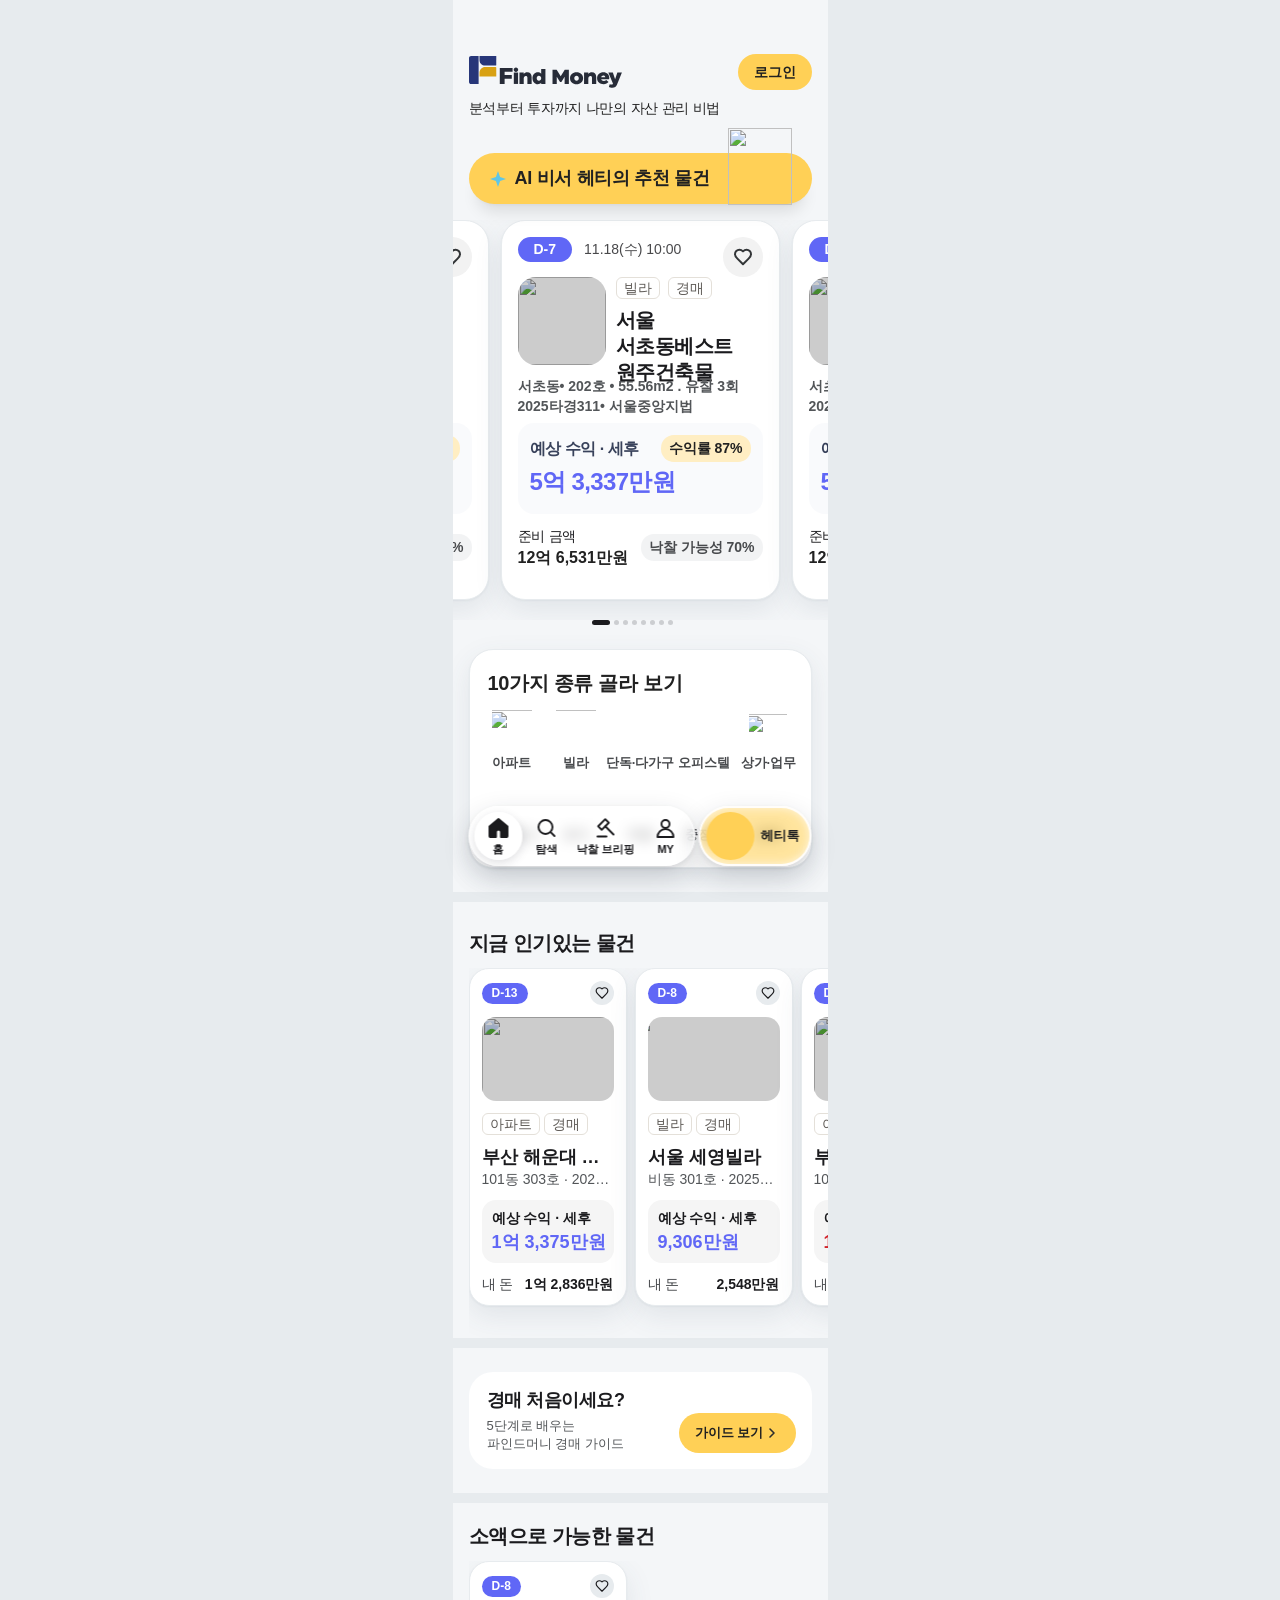
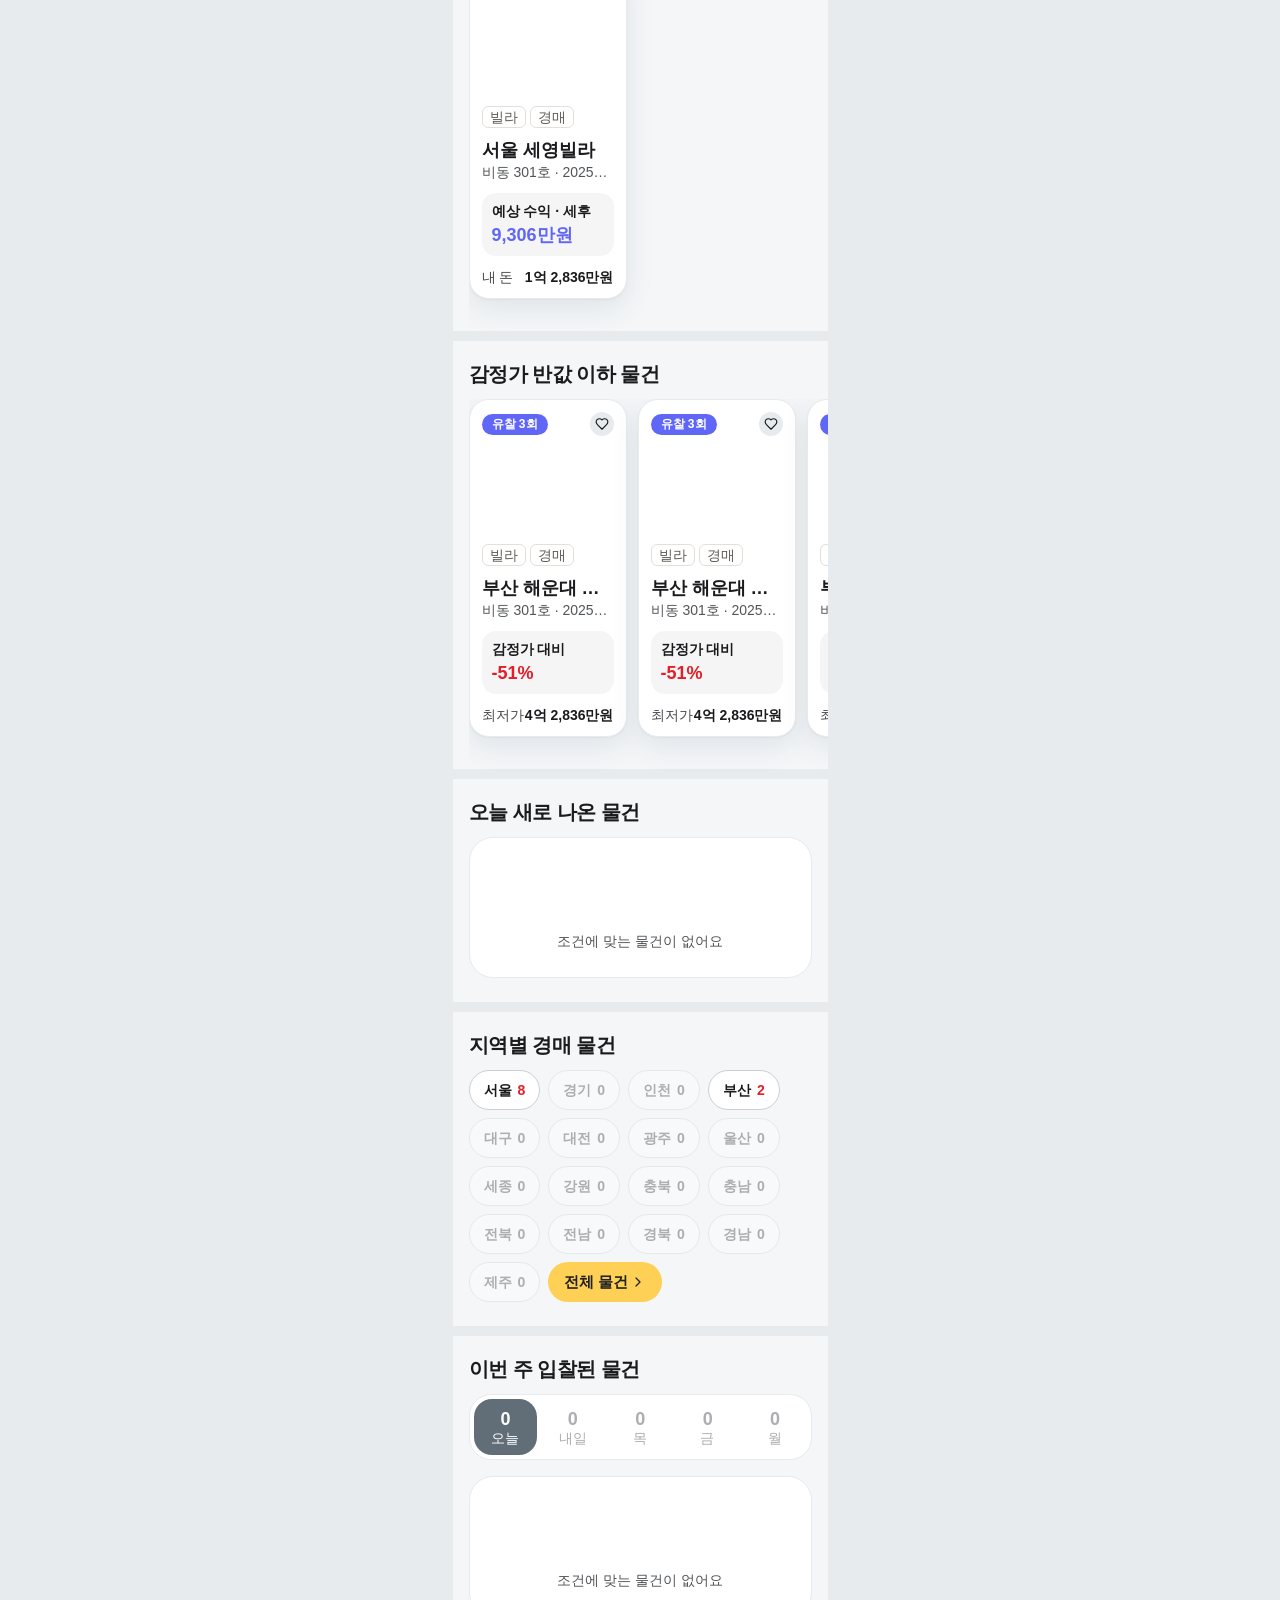
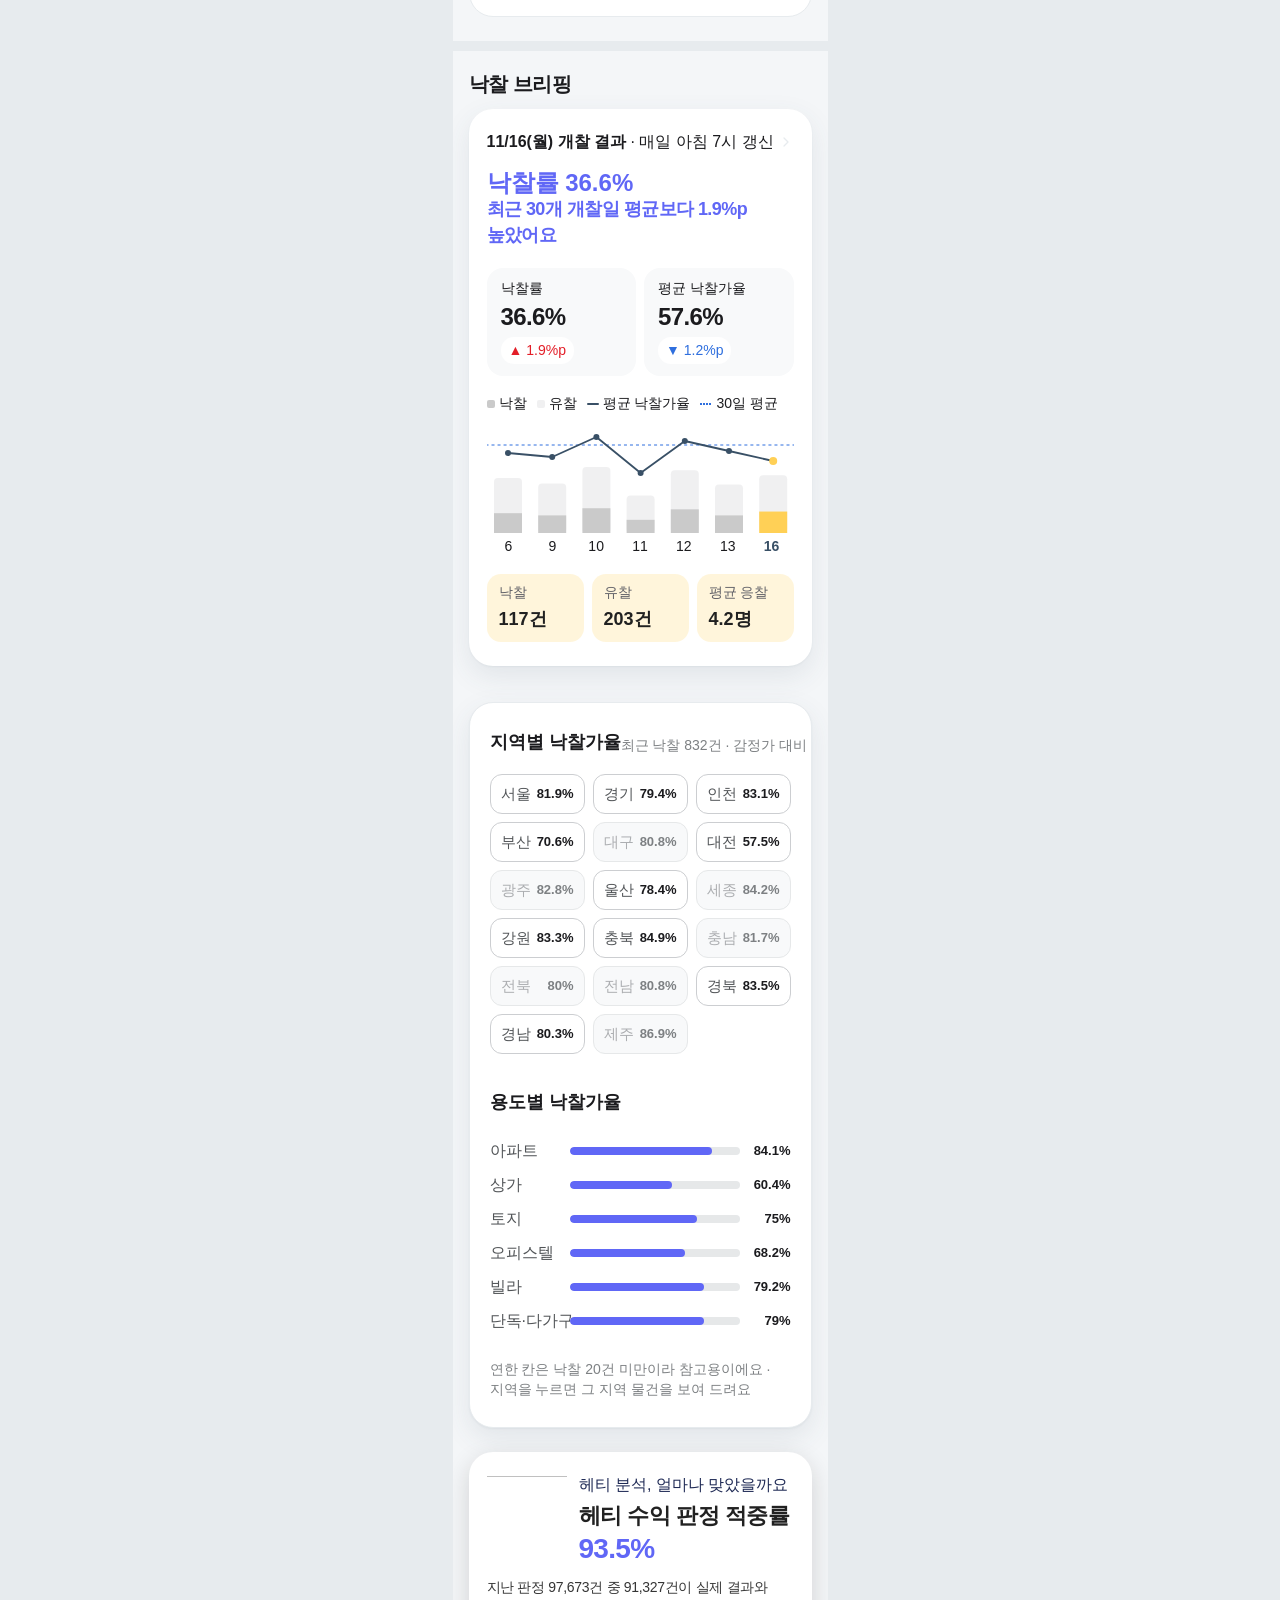
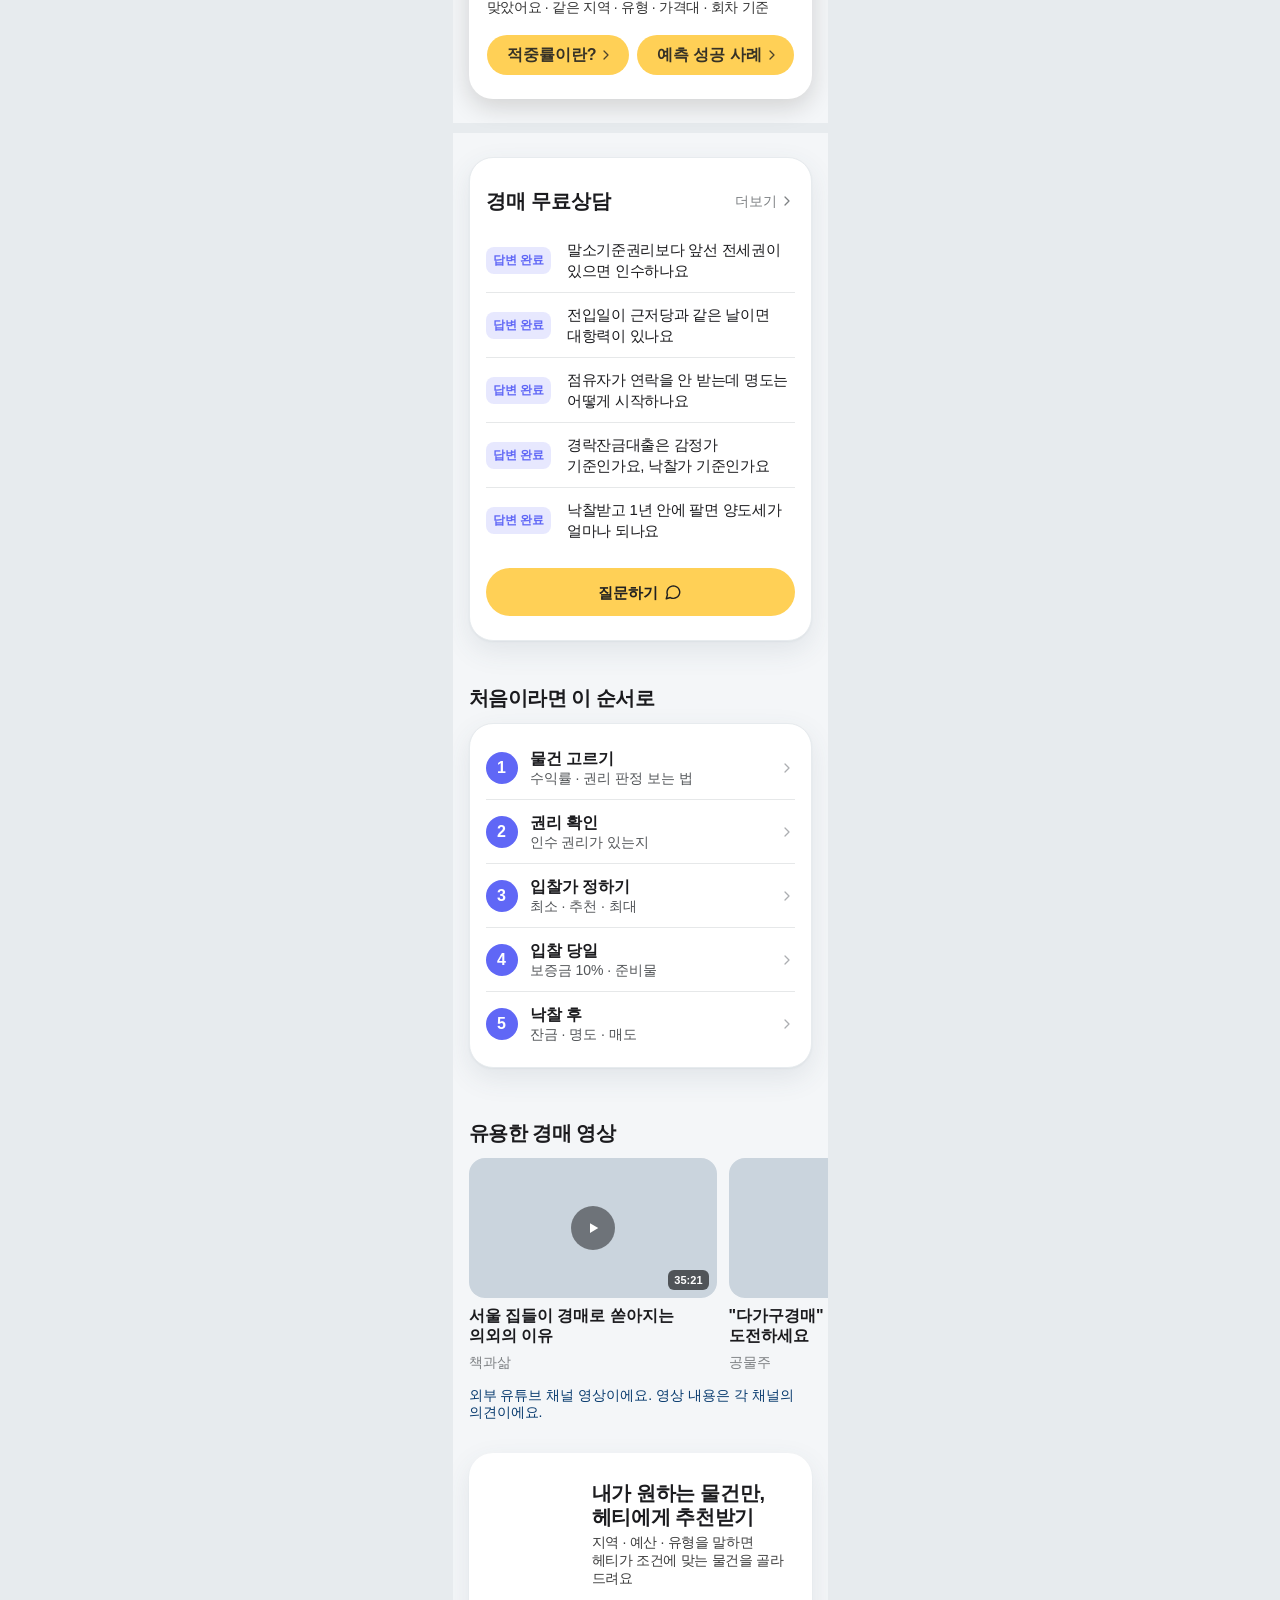
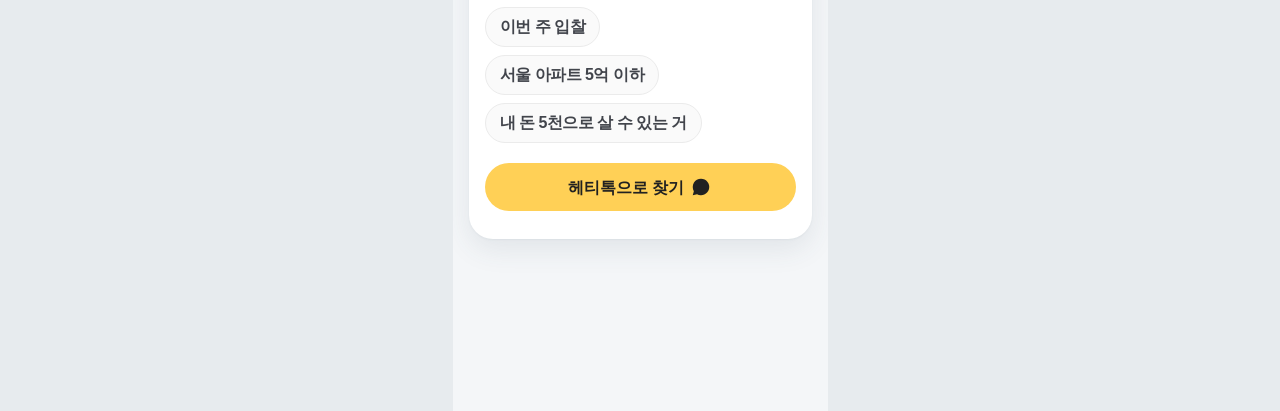
==== commit 45769437: "Add files via upload" ====
--- a/home-guest.html
+++ b/home-guest.html
@@ -103,8 +103,138 @@
         <span class="pill g">낙찰 가능성 70%</span>
       </div>
     </article>
-  </div>
-  <div class="dots" aria-hidden="true"><i class="on"></i><i></i><i></i><i></i><i></i><i></i><i></i><i></i></div>
+    <article class="rcard">
+      <div class="top">
+        <div class="r1">
+          <div class="when"><span class="dday">D-7</span><span class="date">11.18(수) 10:00</span></div>
+          <button class="like40" aria-label="관심 물건에 담기"><img src="assets/icons/heart18.svg" width="18" height="18" alt=""></button>
+        </div>
+        <div class="r2">
+          <div class="photo shade"><img class="" src="assets/img/photo.png" onerror="this.onerror=null;this.src='https://www.figma.com/api/mcp/asset/31d4a4f4-bf0e-4ffa-a7a4-4bda59827899'" alt=""></div>
+          <div class="info">
+            <div class="chips"><span class="chip">빌라</span><span class="chip">경매</span></div>
+            <h3>서울 서초동베스트 원주건축물</h3>
+          </div>
+        </div>
+        <div class="meta"><span>서초동• 202호 • 55.56m2 . 유찰 3회</span><span>2025타경311• 서울중앙지법</span></div>
+      </div>
+      <div class="mid">
+        <div class="profit">
+          <div class="row"><span class="k">예상 수익 · 세후</span><span class="pill y">수익률 87%</span></div>
+          <div class="v">5억 3,337만원</div>
+        </div>
+      </div>
+      <div class="bot">
+        <div class="l"><span>준비 금액</span><b>12억 6,531만원</b></div>
+        <span class="pill g">낙찰 가능성 70%</span>
+      </div>
+    </article>
+    <article class="rcard">
+      <div class="top">
+        <div class="r1">
+          <div class="when"><span class="dday">D-7</span><span class="date">11.18(수) 10:00</span></div>
+          <button class="like40" aria-label="관심 물건에 담기"><img src="assets/icons/heart18.svg" width="18" height="18" alt=""></button>
+        </div>
+        <div class="r2">
+          <div class="photo shade"><img class="" src="assets/img/photo.png" onerror="this.onerror=null;this.src='https://www.figma.com/api/mcp/asset/31d4a4f4-bf0e-4ffa-a7a4-4bda59827899'" alt=""></div>
+          <div class="info">
+            <div class="chips"><span class="chip">빌라</span><span class="chip">경매</span></div>
+            <h3>서울 서초동베스트 원주건축물</h3>
+          </div>
+        </div>
+        <div class="meta"><span>서초동• 202호 • 55.56m2 . 유찰 3회</span><span>2025타경311• 서울중앙지법</span></div>
+      </div>
+      <div class="mid">
+        <div class="profit">
+          <div class="row"><span class="k">예상 수익 · 세후</span><span class="pill y">수익률 87%</span></div>
+          <div class="v">5억 3,337만원</div>
+        </div>
+      </div>
+      <div class="bot">
+        <div class="l"><span>준비 금액</span><b>12억 6,531만원</b></div>
+        <span class="pill g">낙찰 가능성 70%</span>
+      </div>
+    </article>
+    <article class="rcard">
+      <div class="top">
+        <div class="r1">
+          <div class="when"><span class="dday">D-7</span><span class="date">11.18(수) 10:00</span></div>
+          <button class="like40" aria-label="관심 물건에 담기"><img src="assets/icons/heart18.svg" width="18" height="18" alt=""></button>
+        </div>
+        <div class="r2">
+          <div class="photo shade"><img class="" src="assets/img/photo.png" onerror="this.onerror=null;this.src='https://www.figma.com/api/mcp/asset/31d4a4f4-bf0e-4ffa-a7a4-4bda59827899'" alt=""></div>
+          <div class="info">
+            <div class="chips"><span class="chip">빌라</span><span class="chip">경매</span></div>
+            <h3>서울 서초동베스트 원주건축물</h3>
+          </div>
+        </div>
+        <div class="meta"><span>서초동• 202호 • 55.56m2 . 유찰 3회</span><span>2025타경311• 서울중앙지법</span></div>
+      </div>
+      <div class="mid">
+        <div class="profit">
+          <div class="row"><span class="k">예상 수익 · 세후</span><span class="pill y">수익률 87%</span></div>
+          <div class="v">5억 3,337만원</div>
+        </div>
+      </div>
+      <div class="bot">
+        <div class="l"><span>준비 금액</span><b>12억 6,531만원</b></div>
+        <span class="pill g">낙찰 가능성 70%</span>
+      </div>
+    </article>
+    <article class="rcard">
+      <div class="top">
+        <div class="r1">
+          <div class="when"><span class="dday">D-7</span><span class="date">11.18(수) 10:00</span></div>
+          <button class="like40" aria-label="관심 물건에 담기"><img src="assets/icons/heart18.svg" width="18" height="18" alt=""></button>
+        </div>
+        <div class="r2">
+          <div class="photo shade"><img class="" src="assets/img/photo.png" onerror="this.onerror=null;this.src='https://www.figma.com/api/mcp/asset/31d4a4f4-bf0e-4ffa-a7a4-4bda59827899'" alt=""></div>
+          <div class="info">
+            <div class="chips"><span class="chip">빌라</span><span class="chip">경매</span></div>
+            <h3>서울 서초동베스트 원주건축물</h3>
+          </div>
+        </div>
+        <div class="meta"><span>서초동• 202호 • 55.56m2 . 유찰 3회</span><span>2025타경311• 서울중앙지법</span></div>
+      </div>
+      <div class="mid">
+        <div class="profit">
+          <div class="row"><span class="k">예상 수익 · 세후</span><span class="pill y">수익률 87%</span></div>
+          <div class="v">5억 3,337만원</div>
+        </div>
+      </div>
+      <div class="bot">
+        <div class="l"><span>준비 금액</span><b>12억 6,531만원</b></div>
+        <span class="pill g">낙찰 가능성 70%</span>
+      </div>
+    </article>
+    <article class="rcard">
+      <div class="top">
+        <div class="r1">
+          <div class="when"><span class="dday">D-7</span><span class="date">11.18(수) 10:00</span></div>
+          <button class="like40" aria-label="관심 물건에 담기"><img src="assets/icons/heart18.svg" width="18" height="18" alt=""></button>
+        </div>
+        <div class="r2">
+          <div class="photo shade"><img class="" src="assets/img/photo.png" onerror="this.onerror=null;this.src='https://www.figma.com/api/mcp/asset/31d4a4f4-bf0e-4ffa-a7a4-4bda59827899'" alt=""></div>
+          <div class="info">
+            <div class="chips"><span class="chip">빌라</span><span class="chip">경매</span></div>
+            <h3>서울 서초동베스트 원주건축물</h3>
+          </div>
+        </div>
+        <div class="meta"><span>서초동• 202호 • 55.56m2 . 유찰 3회</span><span>2025타경311• 서울중앙지법</span></div>
+      </div>
+      <div class="mid">
+        <div class="profit">
+          <div class="row"><span class="k">예상 수익 · 세후</span><span class="pill y">수익률 87%</span></div>
+          <div class="v">5억 3,337만원</div>
+        </div>
+      </div>
+      <div class="bot">
+        <div class="l"><span>준비 금액</span><b>12억 6,531만원</b></div>
+        <span class="pill g">낙찰 가능성 70%</span>
+      </div>
+    </article>
+  </div>
+  <div class="dots" id="reco-dots" aria-hidden="true"><i class="on"></i><i></i><i></i><i></i><i></i><i></i><i></i><i></i></div>
 </section>
 <section class="cats">
   <div class="card">
@@ -298,8 +428,23 @@
   <a class="glass talk" href="#"><span class="av"><span class="crop " style="width:53px;height:58px"><img src="assets/img/hetty.png" onerror="this.onerror=null;this.src='https://www.figma.com/api/mcp/asset/5f5e34b9-8c8b-4209-89ec-3ffb1d4d4b68'" alt="" style="width:254%;height:198.3%;left:-154%;top:-4.3%"></span></span>헤티톡</a>
 </nav>
 <script>
-// 추천 캐러셀: 시안처럼 가운데 카드가 중앙에 오도록 시작
-(function(){var t=document.getElementById('reco-track');if(t&&t.children[1]){t.scrollLeft=t.children[1].offsetLeft-(t.clientWidth-t.children[1].offsetWidth)/2;}})();
+// 추천 캐러셀: 처음부터 양옆 카드가 보이고, 끝에서 처음으로 계속 이어지는 무한 루프
+(function(){
+  var t=document.getElementById('reco-track'); if(!t) return;
+  var real=[].slice.call(t.children), n=real.length, pad=2;
+  var dots=[].slice.call(document.querySelectorAll('#reco-dots i'));
+  function clone(el){var c=el.cloneNode(true);c.setAttribute('aria-hidden','true');c.setAttribute('inert','');return c;}
+  for(var i=0;i<pad;i++) t.appendChild(clone(real[i%n]));
+  for(var j=0;j<pad;j++) t.insertBefore(clone(real[n-1-(j%n)]), t.firstChild);
+  function step(){return t.children[1].offsetLeft-t.children[0].offsetLeft;}
+  function pos(){return Math.round(t.scrollLeft/step());}
+  function jump(p){var sb=t.style.scrollBehavior, st=t.style.scrollSnapType;t.style.scrollBehavior='auto';t.style.scrollSnapType='none';t.scrollLeft=p*step();t.style.scrollSnapType=st;t.style.scrollBehavior=sb;}
+  function mark(){var k=((pos()-pad)%n+n)%n;dots.forEach(function(d,i){d.className=i===k?'on':'';});}
+  function settle(){var p=pos(); if(p<pad) jump(p+n); else if(p>=pad+n) jump(p-n); mark();}
+  var timer; t.addEventListener('scroll',function(){mark();clearTimeout(timer);timer=setTimeout(settle,90);},{passive:true});
+  window.addEventListener('resize',function(){jump(pos());});
+  jump(pad); mark();
+})();
 </script>
 </body>
 </html>
--- a/css/style.css
+++ b/css/style.css
@@ -35,7 +35,7 @@
 /* recommend carousel */
 .reco{padding-bottom:16px}
 .reco .track{height:400px;gap:12px;padding:0 calc(50% - 139.5px);align-items:flex-start;scroll-snap-type:x mandatory}
-.rcard{flex:none;width:279px;height:380px;background:#fff;border:1px solid var(--line);border-radius:24px;box-shadow:var(--card-shadow);scroll-snap-align:center;display:flex;flex-direction:column}
+.rcard{scroll-snap-stop:always;flex:none;width:279px;height:380px;background:#fff;border:1px solid var(--line);border-radius:24px;box-shadow:var(--card-shadow);scroll-snap-align:center;display:flex;flex-direction:column}
 .rcard .top{padding:16px 16px 0}
 .rcard .r1{display:flex;justify-content:space-between;align-items:flex-start}
 .rcard .when{display:flex;align-items:center;gap:12px}
@@ -66,7 +66,7 @@
 .rcard .bot .l b{font-weight:700;font-size:16px;color:var(--ink2)}
 .dots{display:flex;justify-content:center;gap:4px;padding-right:16px}
 .dots i{width:5px;height:5px;border-radius:2.5px;background:#ccced1}
-.dots i.on{width:18px;background:var(--ink)}
+.dots i{transition:width .2s} .dots i.on{width:18px;background:var(--ink)}
 
 /* shared section bits */
 .sec{display:flex;flex-direction:column;gap:16px;padding:24px 16px}
